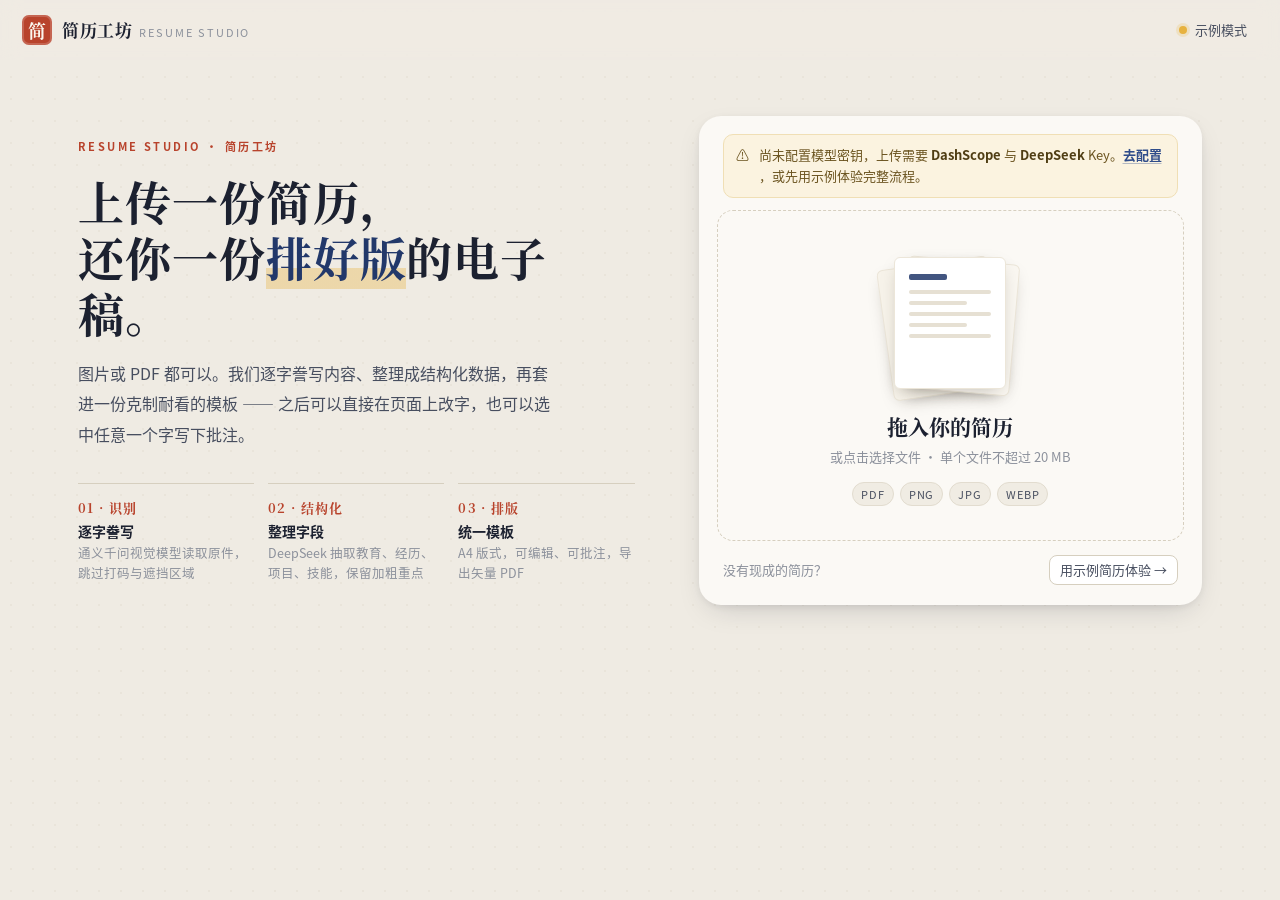
==== static/index.html @ a950afe8 "Resume Studio: Qwen VL + DeepSeek resume parser and editor" ====
<!doctype html>
<html lang="zh-CN">
<head>
<meta charset="utf-8">
<meta name="viewport" content="width=device-width, initial-scale=1">
<title>简 · Resume Studio</title>
<link rel="icon" href="favicon.svg">
<link rel="stylesheet" href="css/fonts.css">
<link rel="stylesheet" href="css/app.css">
<link rel="stylesheet" href="css/tpl-navy.css">
</head>
<body>
<div id="app"></div>

<!-- settings modal -->
<dialog id="settings" class="modal">
  <form method="dialog" class="modal-card" id="settingsForm">
    <header>
      <div class="eyebrow">设置</div>
      <h3>模型密钥</h3>
      <p class="muted">密钥只保存在本机服务端的 <code>.env</code> 文件里，不会写进浏览器。</p>
    </header>
    <div class="field">
      <label>通义千问 · DashScope API Key <span class="pill" data-k="dashscope"></span></label>
      <input name="dashscope_key" type="password" autocomplete="off" placeholder="sk-…">
      <div class="row2">
        <label class="sub">识别模型</label>
        <input name="qwen_model" list="qwenModels" placeholder="qwen3.6-plus">
        <datalist id="qwenModels"><option value="qwen3.6-plus"><option value="qwen3-vl-plus"><option value="qwen-vl-max"></datalist>
      </div>
    </div>
    <div class="field">
      <label>DeepSeek API Key <span class="pill" data-k="deepseek"></span></label>
      <input name="deepseek_key" type="password" autocomplete="off" placeholder="sk-…">
      <div class="row2">
        <label class="sub">结构化模型</label>
        <input name="deepseek_model" placeholder="deepseek-chat">
      </div>
    </div>
    <footer>
      <button value="cancel" class="btn ghost" formnovalidate>取消</button>
      <button id="saveSettings" value="save" class="btn primary">保存</button>
    </footer>
  </form>
</dialog>

<div id="toast" class="toast" hidden></div>
<script type="module" src="js/app.js"></script>
</body>
</html>
---- static/css/fonts.css ----
@font-face { font-family: "RS Sans"; font-weight: 400; font-display: swap; src: local("Noto Sans CJK SC"), local("NotoSansCJKsc-Regular"), local("Source Han Sans SC"), url(../fonts/NotoSansSC-Regular.woff2) format("woff2"); }
@font-face { font-family: "RS Sans"; font-weight: 700; font-display: swap; src: local("Noto Sans CJK SC Bold"), local("NotoSansCJKsc-Bold"), local("Source Han Sans SC Bold"), url(../fonts/NotoSansSC-Bold.woff2) format("woff2"); }
@font-face { font-family: "RS Serif"; font-weight: 700; font-display: swap; src: local("Noto Serif CJK SC Bold"), local("NotoSerifCJKsc-Bold"), local("Source Han Serif SC Bold"), url(../fonts/NotoSerifSC-Bold.woff2) format("woff2"); }
@font-face { font-family: "RS Serif"; font-weight: 400; font-display: swap; src: local("Noto Serif CJK SC"), local("NotoSerifCJKsc-Regular"), local("Source Han Serif SC"), url(../fonts/NotoSerifSC-Regular.woff2) format("woff2"); }
---- static/css/app.css ----
/* ===== Resume Studio — UI ===== */
:root {
  --desk: #efebe3;        /* warm paper desk */
  --desk-2: #e7e2d7;
  --surface: #fbf9f5;
  --card: #ffffff;
  --ink: #1c2130;
  --ink-2: #474e5f;
  --muted: #8b909b;
  --line: #e2dccf;
  --line-2: #d6cfbf;
  --navy: #22386a;
  --navy-2: #2f4c8a;
  --seal: #b8432c;        /* vermilion seal */
  --amber: #e7b23f;
  --ok: #2f7d55;
  --radius: 14px;
  --shadow-sm: 0 1px 2px rgba(28, 33, 48, .06), 0 1px 1px rgba(28, 33, 48, .04);
  --shadow: 0 10px 30px -12px rgba(28, 33, 48, .25), 0 2px 6px rgba(28, 33, 48, .06);
  --page-shadow: 0 1px 0 rgba(0,0,0,.04), 0 18px 50px -20px rgba(40, 32, 18, .35), 0 4px 14px -6px rgba(40, 32, 18, .18);
  --serif: "RS Serif", "Noto Serif CJK SC", "Songti SC", "STSong", serif;
  --sans: "RS Sans", "Noto Sans CJK SC", -apple-system, "PingFang SC", "Microsoft YaHei", sans-serif;
  --mono: ui-monospace, "SF Mono", "JetBrains Mono", Menlo, monospace;
  --ease: cubic-bezier(.2, .7, .2, 1);
}
* { box-sizing: border-box; }
html, body { margin: 0; height: 100%; background: var(--desk); color: var(--ink); font-family: var(--sans); font-size: 14px; -webkit-font-smoothing: antialiased; }
body { background-image: radial-gradient(rgba(120, 100, 60, .05) 1px, transparent 1px); background-size: 22px 22px; }
button, input, select, textarea { font: inherit; color: inherit; }
a { color: inherit; }
code { font-family: var(--mono); font-size: .9em; background: #f1ede4; padding: 1px 5px; border-radius: 4px; }
.muted { color: var(--muted); }
.eyebrow { font-size: 11px; letter-spacing: .22em; text-transform: uppercase; color: var(--seal); font-weight: 700; }

/* ---------- buttons ---------- */
.btn { display: inline-flex; align-items: center; gap: 7px; height: 36px; padding: 0 14px; border-radius: 10px; border: 1px solid var(--line-2); background: var(--card); cursor: pointer; font-weight: 500; transition: background .15s, border-color .15s, transform .15s var(--ease), box-shadow .15s; white-space: nowrap; }
.btn:hover { border-color: #c4bba7; box-shadow: var(--shadow-sm); }
.btn:active { transform: translateY(1px); }
.btn.primary { background: var(--navy); border-color: var(--navy); color: #fff; }
.btn.primary:hover { background: #1b2d57; }
.btn.ghost { background: transparent; border-color: transparent; }
.btn.ghost:hover { background: rgba(28,33,48,.05); box-shadow: none; }
.btn.sm { height: 30px; padding: 0 10px; font-size: 13px; border-radius: 8px; }
.btn.icon { width: 36px; padding: 0; justify-content: center; }
.btn svg { width: 16px; height: 16px; }
.btn:disabled { opacity: .45; cursor: not-allowed; }

/* ---------- top bar ---------- */
.topbar { position: sticky; top: 0; z-index: 30; height: 60px; display: flex; align-items: center; gap: 14px; padding: 0 22px; background: rgba(239, 235, 227, .82); backdrop-filter: saturate(1.2) blur(10px); border-bottom: 1px solid transparent; }
.topbar.lined { border-bottom-color: var(--line); }
.brand { display: flex; align-items: center; gap: 10px; text-decoration: none; cursor: pointer; }
.seal { width: 30px; height: 30px; border-radius: 7px; background: var(--seal); color: #fbf7ef; display: grid; place-items: center; font-family: var(--serif); font-weight: 700; font-size: 18px; box-shadow: inset 0 0 0 2px rgba(255,255,255,.18); }
.brand-name { font-family: var(--serif); font-weight: 700; font-size: 17px; letter-spacing: .04em; }
.brand-name small { font-family: var(--sans); font-weight: 500; font-size: 11px; letter-spacing: .18em; color: var(--muted); margin-left: 6px; text-transform: uppercase; }
.spacer { flex: 1; }
.keystate { display: inline-flex; align-items: center; gap: 8px; font-size: 13px; color: var(--ink-2); }
.dot { width: 8px; height: 8px; border-radius: 50%; background: var(--amber); box-shadow: 0 0 0 3px rgba(231,178,63,.2); }
.dot.ok { background: var(--ok); box-shadow: 0 0 0 3px rgba(47,125,85,.16); }

/* ---------- landing ---------- */
.landing { max-width: 1180px; margin: 0 auto; padding: 56px 28px 80px; }
.hero { display: grid; grid-template-columns: 1.05fr .95fr; gap: 64px; align-items: center; }
.hero h1 { text-wrap: balance; font-family: var(--serif); font-weight: 700; font-size: 46px; line-height: 1.22; letter-spacing: .02em; margin: 18px 0 18px; }
.hero h1 em { font-style: normal; color: var(--navy); background: linear-gradient(transparent 68%, rgba(231,178,63,.35) 68%); }
.hero .lede { font-size: 16px; line-height: 1.9; color: var(--ink-2); max-width: 30em; }
.steps { display: grid; grid-template-columns: repeat(3, 1fr); gap: 14px; margin-top: 34px; }
.step { padding: 14px 0 0; border-top: 1px solid var(--line-2); }
.step .n { font-family: var(--serif); font-size: 13px; color: var(--seal); font-weight: 700; letter-spacing: .1em; }
.step .t { font-weight: 700; margin: 4px 0 2px; }
.step .d { font-size: 12.5px; color: var(--muted); line-height: 1.6; }

.drop { position: relative; background: var(--surface); border-radius: 22px; padding: 18px; box-shadow: var(--shadow); }
.drop-inner { position: relative; border: 1.5px dashed var(--line-2); border-radius: 16px; padding: 46px 28px 34px; text-align: center; transition: border-color .2s, background .2s; cursor: pointer; overflow: hidden; }
.drop-inner:hover, .drop.over .drop-inner { border-color: var(--navy-2); background: #f6f4ee; }
.drop.over .drop-inner { background: #eef1f7; }
.paper-stack { position: relative; width: 112px; height: 132px; margin: 0 auto 22px; }
.paper-stack span { position: absolute; inset: 0; border-radius: 6px; background: #fff; box-shadow: 0 6px 18px -8px rgba(40,32,18,.35); border: 1px solid #ece6d9; transition: transform .35s var(--ease); }
.paper-stack span:nth-child(1) { transform: rotate(-8deg) translate(-10px, 4px); background: #f7f3ea; }
.paper-stack span:nth-child(2) { transform: rotate(5deg) translate(9px, 2px); background: #faf7f1; }
.paper-stack span:nth-child(3) { padding: 16px 14px; }
.paper-stack i { display: block; height: 4px; border-radius: 2px; background: #e6e0d3; margin-bottom: 7px; }
.paper-stack i.h { width: 46%; height: 6px; background: var(--navy); opacity: .85; margin-bottom: 10px; }
.paper-stack i.s { width: 70%; }
.drop:hover .paper-stack span:nth-child(1), .drop.over .paper-stack span:nth-child(1) { transform: rotate(-12deg) translate(-18px, 6px); }
.drop:hover .paper-stack span:nth-child(2), .drop.over .paper-stack span:nth-child(2) { transform: rotate(9deg) translate(16px, 2px); }
.drop h3 { font-family: var(--serif); font-size: 21px; margin: 0 0 6px; }
.drop p { margin: 0; color: var(--muted); font-size: 13px; }
.drop .formats { display: flex; gap: 6px; justify-content: center; margin-top: 16px; }
.tag { font-size: 11px; letter-spacing: .08em; padding: 3px 8px; border-radius: 999px; background: #f0ece3; color: var(--ink-2); border: 1px solid var(--line); }
.drop-foot { display: flex; align-items: center; justify-content: space-between; gap: 10px; padding: 14px 6px 2px; font-size: 13px; color: var(--ink-2); }
.notice { display: flex; gap: 10px; align-items: flex-start; margin: 0 6px 12px; padding: 10px 12px; border-radius: 10px; background: #fbf3e0; border: 1px solid #f0dfb5; color: #6b5420; font-size: 13px; line-height: 1.6; text-align: left; }
.notice b { color: #4f3d13; }
.linkbtn { background: none; border: none; padding: 0; color: var(--navy-2); cursor: pointer; font-weight: 600; text-decoration: underline; text-underline-offset: 3px; text-decoration-color: rgba(47,76,138,.35); }

.recent { margin-top: 64px; }
.recent h4 { font-family: var(--serif); font-size: 15px; margin: 0 0 12px; letter-spacing: .06em; }
.recent-list { display: grid; grid-template-columns: repeat(auto-fill, minmax(230px, 1fr)); gap: 12px; }
.recent-item { display: flex; gap: 12px; align-items: center; padding: 12px 14px; background: var(--surface); border: 1px solid var(--line); border-radius: 12px; cursor: pointer; transition: transform .2s var(--ease), box-shadow .2s; }
.recent-item:hover { transform: translateY(-2px); box-shadow: var(--shadow); }
.recent-item .mini { width: 30px; height: 38px; border-radius: 3px; background: #fff; border: 1px solid #ebe5d8; position: relative; flex: none; }
.recent-item .mini::before { content: ""; position: absolute; left: 5px; right: 9px; top: 6px; height: 3px; background: var(--navy); border-radius: 2px; }
.recent-item .mini::after { content: ""; position: absolute; left: 5px; right: 5px; top: 13px; height: 16px; background: repeating-linear-gradient(#e7e1d4 0 2px, transparent 2px 5px); }
.recent-item .nm { font-weight: 600; font-size: 13.5px; white-space: nowrap; overflow: hidden; text-overflow: ellipsis; }
.recent-item .meta { font-size: 12px; color: var(--muted); }

/* ---------- progress ---------- */
.progress-wrap { min-height: calc(100vh - 60px); display: grid; place-items: center; padding: 30px; }
.progress-card { width: min(920px, 100%); display: grid; grid-template-columns: 300px 1fr; gap: 40px; background: var(--surface); border-radius: 24px; padding: 34px; box-shadow: var(--shadow); }
.scan { position: relative; aspect-ratio: 0.72; border-radius: 10px; overflow: hidden; background: #fff; box-shadow: 0 10px 30px -16px rgba(40,32,18,.5); border: 1px solid #ece6d9; }
.scan img { width: 100%; height: 100%; object-fit: contain; object-position: top; display: block; filter: saturate(.9); }
.scan .ph { position: absolute; inset: 0; display: grid; place-items: center; color: var(--muted); font-size: 13px; }
.scan .beam { position: absolute; left: 0; right: 0; height: 90px; top: -90px; background: linear-gradient(to bottom, transparent, rgba(47,76,138,.18) 70%, rgba(47,76,138,.55) 98%, transparent); animation: beam 2.2s var(--ease) infinite; mix-blend-mode: multiply; }
.scan.structure .beam { animation: none; opacity: 0; }
.scan .grid { position: absolute; inset: 0; opacity: 0; transition: opacity .6s; background-image: linear-gradient(rgba(34,56,106,.12) 1px, transparent 1px); background-size: 100% 22px; }
.scan.structure .grid { opacity: 1; animation: grid 1.6s linear infinite; }
@keyframes beam { to { top: 100%; } }
@keyframes grid { to { background-position: 0 22px; } }
.progress-card h2 { font-family: var(--serif); font-size: 26px; margin: 8px 0 4px; }
.progress-card .file { color: var(--muted); font-size: 13px; }
.stepper { list-style: none; margin: 26px 0 18px; padding: 0; position: relative; }
.stepper li { position: relative; display: grid; grid-template-columns: 34px 1fr auto; gap: 14px; align-items: start; padding: 0 0 22px; }
.stepper li::before { content: ""; position: absolute; left: 16px; top: 34px; bottom: 2px; width: 2px; background: var(--line); }
.stepper li:last-child::before { display: none; }
.stepper li.done::before { background: var(--navy); }
.stepper .ic { width: 34px; height: 34px; border-radius: 50%; border: 2px solid var(--line-2); background: var(--surface); display: grid; place-items: center; font-family: var(--serif); font-weight: 700; color: var(--muted); font-size: 13px; transition: all .3s; }
.stepper li.active .ic { border-color: var(--navy); color: var(--navy); box-shadow: 0 0 0 5px rgba(47,76,138,.12); }
.stepper li.active .ic::after { content: ""; position: absolute; width: 34px; height: 34px; border-radius: 50%; border: 2px solid transparent; border-top-color: var(--navy); animation: spin .9s linear infinite; }
.stepper li.done .ic { background: var(--navy); border-color: var(--navy); color: #fff; }
.stepper .ic svg { width: 16px; height: 16px; }
.stepper .t { font-weight: 700; font-size: 15px; padding-top: 6px; }
.stepper .t small { font-weight: 500; color: var(--muted); font-size: 11px; letter-spacing: .16em; text-transform: uppercase; margin-left: 8px; }
.stepper .d { color: var(--muted); font-size: 13px; margin-top: 2px; line-height: 1.6; }
.stepper .tm { font-family: var(--mono); font-size: 12px; color: var(--muted); padding-top: 8px; }
.stepper li.pending .t { color: var(--muted); }
@keyframes spin { to { transform: rotate(360deg); } }
.log { font-family: var(--mono); font-size: 12px; color: var(--ink-2); background: #f4f1ea; border: 1px solid var(--line); border-radius: 10px; padding: 10px 12px; max-height: 120px; overflow: auto; line-height: 1.7; }
.log .tt { color: var(--muted); margin-right: 8px; }
.err { color: #a2321d; }

/* ---------- editor ---------- */
.editor { display: grid; grid-template-columns: 1fr 360px; height: calc(100vh - 60px); }
.canvas { position: relative; overflow: auto; padding: 34px 40px 120px; }
.canvas-inner { display: flex; justify-content: center; }
.page-scale { transform-origin: top center; transition: transform .2s var(--ease); }
.a4 { width: 794px; min-height: 1123px; background: #fff; box-shadow: var(--page-shadow); border-radius: 2px; padding: 46px 54px 52px; position: relative;
  background-image: repeating-linear-gradient(to bottom, transparent 0, transparent 1122px, rgba(184,67,44,.0) 1122px, transparent 1123px); }
.page-break { position: absolute; left: -26px; right: -26px; height: 0; border-top: 1px dashed rgba(184,67,44,.35); pointer-events: none; }
.page-break span { position: absolute; right: 0; top: -9px; font-size: 10px; letter-spacing: .14em; color: rgba(184,67,44,.7); background: var(--desk); padding: 0 6px; border-radius: 4px; }

.toolbar { display: flex; align-items: center; gap: 8px; }
.docname { border: 1px solid transparent; background: transparent; font-family: var(--serif); font-weight: 700; font-size: 16px; padding: 4px 8px; border-radius: 8px; width: 220px; }
.docname:hover { border-color: var(--line-2); }
.docname:focus { outline: none; border-color: var(--navy-2); background: #fff; }
.savestate { font-size: 12px; color: var(--muted); display: inline-flex; align-items: center; gap: 6px; min-width: 64px; }
.savestate::before { content: ""; width: 6px; height: 6px; border-radius: 50%; background: var(--ok); }
.savestate.busy::before { background: var(--amber); }
.zoom { display: inline-flex; align-items: center; border: 1px solid var(--line-2); border-radius: 10px; background: var(--card); height: 36px; }
.zoom button { border: none; background: none; width: 32px; height: 34px; cursor: pointer; color: var(--ink-2); font-size: 16px; }
.zoom button:hover { color: var(--ink); }
.zoom .val { min-width: 48px; text-align: center; font-family: var(--mono); font-size: 12px; cursor: pointer; }
.sep { width: 1px; height: 22px; background: var(--line-2); margin: 0 4px; }
.menu { position: relative; }
.menu-pop { position: absolute; right: 0; top: 44px; min-width: 230px; background: var(--card); border-radius: 12px; box-shadow: var(--shadow); border: 1px solid var(--line); padding: 6px; display: none; z-index: 40; }
.menu.open .menu-pop { display: block; animation: pop .16s var(--ease); }
.menu-pop button { display: flex; width: 100%; align-items: flex-start; gap: 10px; text-align: left; padding: 9px 10px; border: none; background: none; border-radius: 8px; cursor: pointer; }
.menu-pop button:hover { background: #f4f1ea; }
.menu-pop b { display: block; font-size: 13.5px; }
.menu-pop small { color: var(--muted); font-size: 12px; }
@keyframes pop { from { opacity: 0; transform: translateY(-4px) scale(.98); } }

/* editable fields */
.f[contenteditable] { outline: none; border-radius: 3px; transition: background .15s, box-shadow .15s; cursor: text; }
.f[contenteditable]:hover { background: rgba(47,76,138,.055); }
.f[contenteditable]:focus { background: rgba(47,76,138,.07); box-shadow: 0 0 0 2px rgba(47,76,138,.16); }
.f[contenteditable]:empty::before { content: attr(data-ph); color: #b8bcc6; font-weight: 400; }
.f.blk { display: block; }
.item { position: relative; }
.item-tools { position: absolute; right: -44px; top: 0; display: flex; flex-direction: column; gap: 3px; opacity: 0; transform: translateX(-4px); transition: opacity .15s, transform .15s var(--ease); }
.item:hover > .item-tools { opacity: 1; transform: none; }
.item-tools button { width: 26px; height: 26px; border-radius: 7px; border: 1px solid var(--line); background: #fff; cursor: pointer; display: grid; place-items: center; color: var(--ink-2); box-shadow: var(--shadow-sm); padding: 0; }
.item-tools button:hover { color: var(--navy); border-color: var(--navy-2); }
.item-tools button.del:hover { color: var(--seal); border-color: var(--seal); }
.item-tools svg { width: 13px; height: 13px; }
li.item > .item-tools { right: -44px; }
.add-row { margin: 2px 0 0; height: 0; position: relative; }
.add-row button { position: absolute; left: -52px; top: -24px; width: 26px; height: 26px; padding: 0 !important; display: grid; place-items: center; font-size: 15px !important; background: #fff !important; box-shadow: var(--shadow-sm); font-size: 12px; color: var(--muted); background: none; border: 1px dashed transparent; border-radius: 6px; padding: 1px 8px; cursor: pointer; opacity: 0; transition: opacity .15s; }
section:hover .add-row button { opacity: 1; border-color: var(--line-2); }
.add-row button:hover { color: var(--navy); border-color: var(--navy-2) !important; }

/* annotations */
mark.ann { background: rgba(231,178,63,.34); color: inherit; border-radius: 2px; box-shadow: inset 0 -2px 0 rgba(214,152,24,.75); cursor: pointer; padding: 0; transition: background .15s; }
mark.ann.active { background: rgba(231,178,63,.62); }
.selpop { position: fixed; z-index: 50; display: flex; gap: 2px; padding: 4px; background: var(--ink); border-radius: 11px; box-shadow: 0 10px 30px -10px rgba(0,0,0,.45); animation: pop .14s var(--ease); }
.selpop button { border: none; background: none; color: #f1efe9; height: 30px; padding: 0 10px; border-radius: 8px; cursor: pointer; display: inline-flex; align-items: center; gap: 6px; font-size: 13px; }
.selpop button:hover { background: rgba(255,255,255,.12); }
.selpop svg { width: 15px; height: 15px; }
.selpop::after { content: ""; position: absolute; left: 50%; bottom: -5px; width: 10px; height: 10px; background: var(--ink); transform: translateX(-50%) rotate(45deg); border-radius: 2px; }

.panel { border-left: 1px solid var(--line); background: var(--surface); display: flex; flex-direction: column; min-height: 0; }
.panel-tabs { display: flex; gap: 4px; padding: 12px 14px 0; border-bottom: 1px solid var(--line); }
.panel-tabs button { border: none; background: none; padding: 10px 10px 12px; cursor: pointer; color: var(--muted); font-weight: 600; position: relative; }
.panel-tabs button.on { color: var(--ink); }
.panel-tabs button.on::after { content: ""; position: absolute; left: 10px; right: 10px; bottom: -1px; height: 2px; background: var(--seal); border-radius: 2px; }
.count { display: inline-grid; place-items: center; min-width: 18px; height: 18px; padding: 0 5px; margin-left: 4px; border-radius: 9px; background: #ece7dc; font-size: 11px; color: var(--ink-2); }
.panel-body { flex: 1; overflow: auto; padding: 14px; }
.empty-note { text-align: center; color: var(--muted); padding: 40px 18px; line-height: 1.8; font-size: 13px; }
.empty-note .glyph { font-family: var(--serif); font-size: 40px; color: #d9d1c0; margin-bottom: 6px; }
.empty-note .demo-sel { background: linear-gradient(transparent 55%, rgba(231,178,63,.45) 55%); color: var(--ink-2); padding: 0 2px; }
.ann-card { position: relative; background: #fff; border: 1px solid var(--line); border-radius: 12px; padding: 12px 12px 10px 14px; margin-bottom: 10px; transition: box-shadow .2s, border-color .2s, transform .2s var(--ease); }
.ann-card::before { content: ""; position: absolute; left: 0; top: 12px; bottom: 12px; width: 3px; border-radius: 0 3px 3px 0; background: var(--c, var(--amber)); }
.ann-card.active { border-color: #d8cfbb; box-shadow: var(--shadow); transform: translateX(-2px); }
.ann-card .q { font-family: var(--serif); font-size: 13px; color: var(--ink-2); line-height: 1.6; cursor: pointer; display: -webkit-box; -webkit-line-clamp: 2; -webkit-box-orient: vertical; overflow: hidden; }
.ann-card .q::before { content: "“"; color: var(--c, var(--amber)); font-weight: 700; margin-right: 2px; }
.ann-card .q::after { content: "”"; color: var(--c, var(--amber)); font-weight: 700; margin-left: 2px; }
.ann-card textarea { width: 100%; margin-top: 8px; border: 1px solid transparent; background: #faf8f4; border-radius: 8px; padding: 8px 10px; min-height: 40px; resize: none; line-height: 1.6; font-size: 13.5px; overflow: hidden; }
.ann-card textarea:focus { outline: none; border-color: var(--line-2); background: #fff; }
.ann-card .foot { display: flex; align-items: center; gap: 8px; margin-top: 8px; font-size: 11.5px; color: var(--muted); }
.ann-card .sw { width: 14px; height: 14px; border-radius: 50%; border: 2px solid #fff; box-shadow: 0 0 0 1px var(--line-2); cursor: pointer; padding: 0; }
.ann-card .sw.on { box-shadow: 0 0 0 2px var(--ink-2); }
.ann-card .del { margin-left: auto; border: none; background: none; color: var(--muted); cursor: pointer; font-size: 12px; }
.ann-card .del:hover { color: var(--seal); }
.ann-card .orphan { font-size: 11px; color: var(--seal); margin-left: 4px; }
.src-img { width: 100%; border-radius: 8px; border: 1px solid var(--line); display: block; margin-bottom: 12px; background: #fff; }
.src-md { white-space: pre-wrap; font-family: var(--mono); font-size: 12px; line-height: 1.7; color: var(--ink-2); background: #f6f3ec; padding: 12px; border-radius: 10px; border: 1px solid var(--line); }
.src-seg { display: flex; gap: 6px; margin-bottom: 12px; }
.hint-bar { position: fixed; z-index: 30; left: calc((100vw - 360px) / 2); bottom: 22px; transform: translateX(-50%); font-size: 12px; color: var(--ink-2); background: rgba(251,249,245,.92); border: 1px solid var(--line); border-radius: 999px; padding: 7px 14px; box-shadow: var(--shadow-sm); backdrop-filter: blur(6px); white-space: nowrap; }
.hint-bar kbd { font-family: var(--mono); font-size: 11px; background: #fff; border: 1px solid var(--line-2); border-bottom-width: 2px; border-radius: 4px; padding: 0 5px; margin: 0 2px; }

/* ---------- modal & toast ---------- */
.modal { border: none; padding: 0; background: transparent; }
.modal::backdrop { background: rgba(28, 33, 48, .38); backdrop-filter: blur(3px); }
.modal-card { width: min(480px, 92vw); background: var(--surface); border-radius: 20px; padding: 26px; box-shadow: var(--shadow); }
.modal-card h3 { font-family: var(--serif); font-size: 22px; margin: 6px 0 4px; }
.modal-card header p { margin: 0 0 18px; font-size: 13px; }
.field { margin-bottom: 16px; padding: 14px; border: 1px solid var(--line); border-radius: 14px; background: #fff; }
.field > label { display: flex; align-items: center; justify-content: space-between; font-weight: 600; font-size: 13px; margin-bottom: 8px; }
.field input { width: 100%; height: 38px; border: 1px solid var(--line-2); border-radius: 9px; padding: 0 11px; background: #fcfbf8; }
.field input:focus { outline: none; border-color: var(--navy-2); box-shadow: 0 0 0 3px rgba(47,76,138,.12); }
.row2 { display: grid; grid-template-columns: 76px 1fr; align-items: center; gap: 8px; margin-top: 8px; }
.row2 .sub { font-size: 12px; color: var(--muted); }
.row2 input { height: 32px; font-size: 13px; }
.pill { font-size: 11px; font-weight: 600; padding: 2px 8px; border-radius: 999px; background: #fbf3e0; color: #8a6a1c; }
.pill.ok { background: #e6f2eb; color: var(--ok); }
.modal-card footer { display: flex; justify-content: flex-end; gap: 8px; margin-top: 6px; }
.toast { position: fixed; left: 50%; bottom: 28px; transform: translateX(-50%); background: var(--ink); color: #f4f1ea; padding: 10px 16px; border-radius: 10px; font-size: 13px; z-index: 100; box-shadow: var(--shadow); animation: pop .2s var(--ease); }

.fade-in { animation: fade .45s var(--ease) both; }
@keyframes fade { from { opacity: 0; transform: translateY(8px); } }
@media (max-width: 980px) { .hero { grid-template-columns: 1fr; gap: 36px; } .editor { grid-template-columns: 1fr; } .panel { display: none; } .progress-card { grid-template-columns: 1fr; } }
.selpop[hidden] { display: none; }
---- static/css/tpl-navy.css ----
/* 「墨蓝」template — A4 = 794 × 1123 CSS px */
.tpl-navy {
  --nv: #2a4482; --nv-ink: #1b1f27; --nv-sub: #5b6271;
  font-family: "RS Sans", "Noto Sans CJK SC", "PingFang SC", "Microsoft YaHei", sans-serif;
  font-size: 12.6px; line-height: 1.68; color: var(--nv-ink);
  letter-spacing: .01em; text-align: justify; text-justify: inter-ideograph;
  font-kerning: normal; -webkit-font-smoothing: antialiased;
}
.tpl-navy b { font-weight: 700; color: #0e1117; }
.nv-head { margin-bottom: 14px; }
.nv-name-row { display: flex; align-items: baseline; gap: 14px; }
.nv-name { font-size: 27px; font-weight: 700; letter-spacing: .12em; color: var(--nv); line-height: 1.25; }
.nv-title { font-size: 14px; color: var(--nv-sub); letter-spacing: .04em; }
.nv-contact { margin-top: 4px; color: var(--nv-sub); font-size: 12px; display: flex; flex-wrap: wrap; align-items: center; gap: 0 10px; }
.nv-contact .dot { width: 3px; height: 3px; border-radius: 50%; background: #b3b8c3; display: inline-block; }
.nv-summary { display: block; margin-top: 6px; color: #3a404c; }
.nv-sec { margin-top: 12px; }
.nv-sec:first-child { margin-top: 0; }
.nv-h { margin: 0 0 7px; padding-bottom: 3px; font-size: 16px; font-weight: 700; color: var(--nv); letter-spacing: .08em;
  border-bottom: 2px solid var(--nv); line-height: 1.45; break-after: avoid; }
.nv-entry { margin-bottom: 8px; break-inside: avoid-page; }
.nv-entry-head { display: grid; grid-template-columns: 1fr auto 1fr; align-items: baseline; gap: 12px; font-weight: 700; font-size: 13.2px; margin-bottom: 1px; }
.nv-entry-head.no-title { grid-template-columns: 1fr 1fr; }
.nv-date { white-space: nowrap; font-variant-numeric: tabular-nums; letter-spacing: .02em; }
.nv-date .dash { margin: 0 1px; }
.nv-org { text-align: center; }
.nv-role { text-align: right; }
.nv-detail { margin: 0; }
.nv-detail .lbl, .nv-kv .lbl { font-weight: 700; }
.nv-detail .colon, .nv-kv .colon { font-weight: 700; }
.nv-bullets, .nv-kv { list-style: none; margin: 4px 0 0; padding: 0; }
.nv-bullets > li, .nv-kv > li { position: relative; padding-left: 15px; margin: 0 0 4px; }
.nv-bullets > li::before, .nv-kv > li::before { content: ""; position: absolute; left: 2px; top: .72em; width: 5px; height: 5px; border-radius: 50%; background: var(--nv-ink); }
.nv-kv > li { margin-bottom: 1px; }
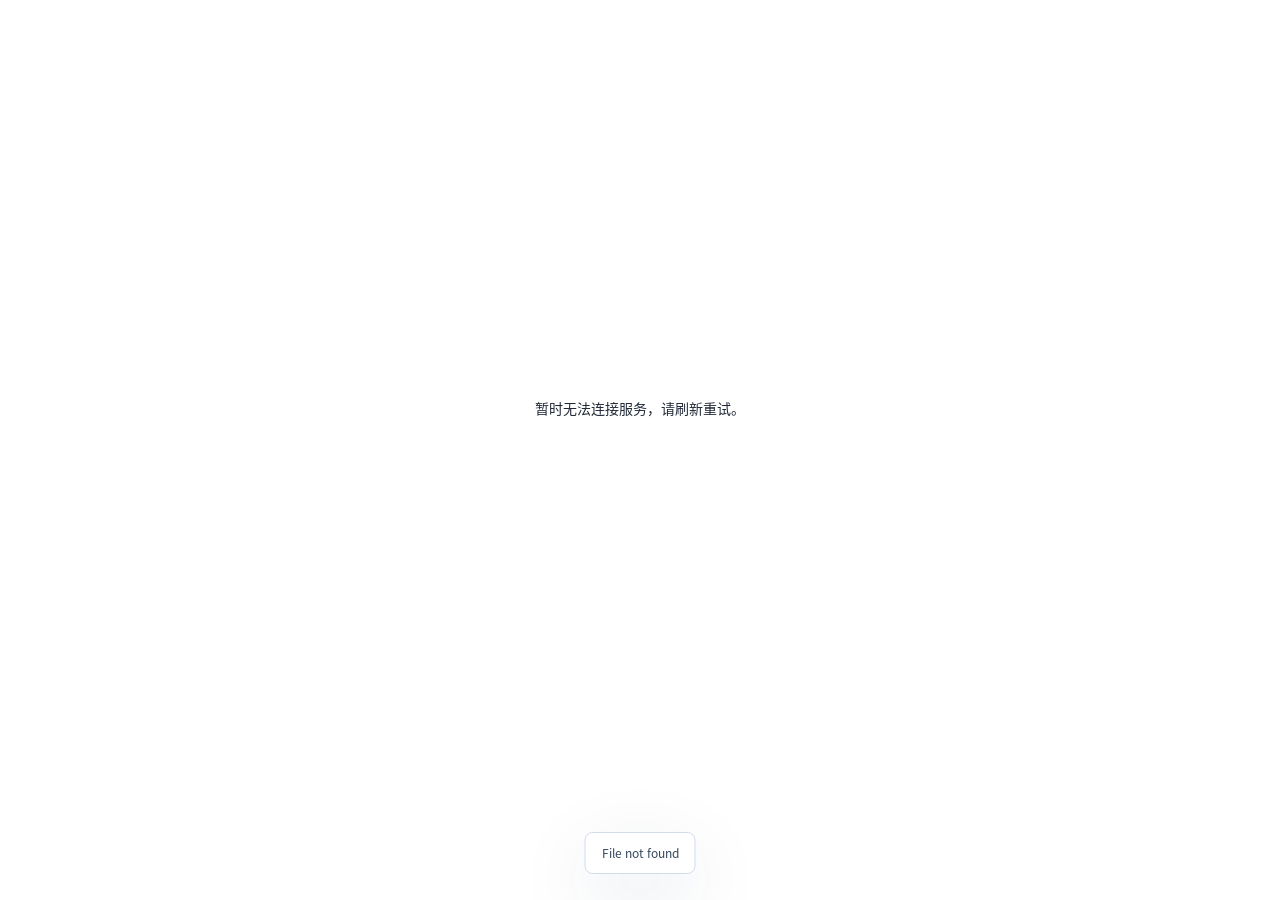
==== commit 07f55e4b: "feat: add private resume sharing and responsive review UI" ====
--- a/static/index.html
+++ b/static/index.html
@@ -2,8 +2,10 @@
 <html lang="zh-CN">
 <head>
 <meta charset="utf-8">
-<meta name="viewport" content="width=device-width, initial-scale=1">
-<title>简 · Resume Studio</title>
+<meta name="viewport" content="width=device-width, initial-scale=1, viewport-fit=cover, interactive-widget=resizes-content">
+<meta name="theme-color" content="#ffffff">
+<meta name="color-scheme" content="light">
+<title>Resume Studio · 简历工坊</title>
 <link rel="icon" href="favicon.svg">
 <link rel="stylesheet" href="css/fonts.css">
 <link rel="stylesheet" href="css/app.css">
@@ -44,6 +46,9 @@
   </form>
 </dialog>
 
+<dialog id="authDialog" class="modal"></dialog>
+<dialog id="shareDialog" class="modal"></dialog>
+
 <div id="toast" class="toast" hidden></div>
 <script type="module" src="js/app.js"></script>
 </body>
--- a/static/css/app.css
+++ b/static/css/app.css
@@ -1,250 +1,402 @@
-/* ===== Resume Studio — UI ===== */
+/* Resume Studio — daylight surfaces with a clear blue action color. */
 :root {
-  --desk: #efebe3;        /* warm paper desk */
-  --desk-2: #e7e2d7;
-  --surface: #fbf9f5;
-  --card: #ffffff;
-  --ink: #1c2130;
-  --ink-2: #474e5f;
-  --muted: #8b909b;
-  --line: #e2dccf;
-  --line-2: #d6cfbf;
-  --navy: #22386a;
-  --navy-2: #2f4c8a;
-  --seal: #b8432c;        /* vermilion seal */
-  --amber: #e7b23f;
-  --ok: #2f7d55;
-  --radius: 14px;
-  --shadow-sm: 0 1px 2px rgba(28, 33, 48, .06), 0 1px 1px rgba(28, 33, 48, .04);
-  --shadow: 0 10px 30px -12px rgba(28, 33, 48, .25), 0 2px 6px rgba(28, 33, 48, .06);
-  --page-shadow: 0 1px 0 rgba(0,0,0,.04), 0 18px 50px -20px rgba(40, 32, 18, .35), 0 4px 14px -6px rgba(40, 32, 18, .18);
-  --serif: "RS Serif", "Noto Serif CJK SC", "Songti SC", "STSong", serif;
-  --sans: "RS Sans", "Noto Sans CJK SC", -apple-system, "PingFang SC", "Microsoft YaHei", sans-serif;
-  --mono: ui-monospace, "SF Mono", "JetBrains Mono", Menlo, monospace;
-  --ease: cubic-bezier(.2, .7, .2, 1);
+  color-scheme: light;
+  --desk: #ffffff;
+  --desk-2: #f6f8fb;
+  --surface: #ffffff;
+  --card: #f8fafc;
+  --ink: #202936;
+  --ink-2: #526174;
+  --muted: #68788d;
+  --line: #e4e9f0;
+  --line-2: #d3dce7;
+  --accent: #1670e8;
+  --accent-focus: #3986ed;
+  --seal: #1670e8;
+  --amber: #b58329;
+  --ok: #27825c;
+  --shadow-sm: 0 1px 2px #1b355912;
+  --shadow: 0 24px 80px #1b35591c;
+  --page-shadow: 0 0 0 1px #1b355912, 0 12px 44px #1b355916;
+  --sans: -apple-system, BlinkMacSystemFont, "Segoe UI", "RS Sans", sans-serif;
+  --serif: var(--sans);
+  --mono: ui-monospace, SFMono-Regular, Menlo, monospace;
+  --ease: cubic-bezier(.2,.7,.2,1);
+  --dialog-gutter-x: max(12px, env(safe-area-inset-left), env(safe-area-inset-right));
+  --dialog-gutter-y: max(12px, env(safe-area-inset-top), env(safe-area-inset-bottom));
 }
 * { box-sizing: border-box; }
-html, body { margin: 0; height: 100%; background: var(--desk); color: var(--ink); font-family: var(--sans); font-size: 14px; -webkit-font-smoothing: antialiased; }
-body { background-image: radial-gradient(rgba(120, 100, 60, .05) 1px, transparent 1px); background-size: 22px 22px; }
+html, body { margin: 0; min-height: 100%; background: var(--desk); color: var(--ink); font-family: var(--sans); font-size: 14px; -webkit-font-smoothing: antialiased; }
+body { line-height: 1.5; }
 button, input, select, textarea { font: inherit; color: inherit; }
+button, a, input, select, textarea { -webkit-tap-highlight-color: transparent; }
+button, a { touch-action: manipulation; }
+button { cursor: pointer; }
 a { color: inherit; }
-code { font-family: var(--mono); font-size: .9em; background: #f1ede4; padding: 1px 5px; border-radius: 4px; }
+button:focus-visible, a:focus-visible, [tabindex]:focus-visible, input:focus-visible, select:focus-visible, textarea:focus-visible { outline: 2px solid var(--accent-focus); outline-offset: 4px; }
+button:disabled { cursor: wait; opacity: .45; }
+input::placeholder, textarea::placeholder { color: #7c8798; }
+input[type="search"]::-webkit-search-cancel-button { cursor: pointer; }
+.ui-icon { width: 16px; height: 16px; flex: none; vertical-align: middle; }
 .muted { color: var(--muted); }
-.eyebrow { font-size: 11px; letter-spacing: .22em; text-transform: uppercase; color: var(--seal); font-weight: 700; }
-
-/* ---------- buttons ---------- */
-.btn { display: inline-flex; align-items: center; gap: 7px; height: 36px; padding: 0 14px; border-radius: 10px; border: 1px solid var(--line-2); background: var(--card); cursor: pointer; font-weight: 500; transition: background .15s, border-color .15s, transform .15s var(--ease), box-shadow .15s; white-space: nowrap; }
-.btn:hover { border-color: #c4bba7; box-shadow: var(--shadow-sm); }
+.eyebrow { color: var(--muted); font-size: 11px; font-weight: 500; letter-spacing: .06em; }
+code { font-family: var(--mono); font-size: .9em; background: #17365d06; padding: 2px 5px; border: 1px solid var(--line); border-radius: 4px; }
+[hidden] { display: none !important; }
+html:has(dialog[open]) { overflow: hidden; }
+
+/* Shared controls and navigation */
+.btn { display: inline-flex; align-items: center; justify-content: center; gap: 8px; height: 36px; padding: 0 13px; border: 1px solid var(--line-2); border-radius: 7px; background: #ffffff; color: var(--ink); font-size: 13px; font-weight: 500; text-decoration: none; white-space: nowrap; transition: background .16s, border-color .16s, transform .16s; }
+.btn:hover { background: #f5f8fc; border-color: #bac9db; }
 .btn:active { transform: translateY(1px); }
-.btn.primary { background: var(--navy); border-color: var(--navy); color: #fff; }
-.btn.primary:hover { background: #1b2d57; }
-.btn.ghost { background: transparent; border-color: transparent; }
-.btn.ghost:hover { background: rgba(28,33,48,.05); box-shadow: none; }
-.btn.sm { height: 30px; padding: 0 10px; font-size: 13px; border-radius: 8px; }
-.btn.icon { width: 36px; padding: 0; justify-content: center; }
-.btn svg { width: 16px; height: 16px; }
-.btn:disabled { opacity: .45; cursor: not-allowed; }
-
-/* ---------- top bar ---------- */
-.topbar { position: sticky; top: 0; z-index: 30; height: 60px; display: flex; align-items: center; gap: 14px; padding: 0 22px; background: rgba(239, 235, 227, .82); backdrop-filter: saturate(1.2) blur(10px); border-bottom: 1px solid transparent; }
-.topbar.lined { border-bottom-color: var(--line); }
-.brand { display: flex; align-items: center; gap: 10px; text-decoration: none; cursor: pointer; }
-.seal { width: 30px; height: 30px; border-radius: 7px; background: var(--seal); color: #fbf7ef; display: grid; place-items: center; font-family: var(--serif); font-weight: 700; font-size: 18px; box-shadow: inset 0 0 0 2px rgba(255,255,255,.18); }
-.brand-name { font-family: var(--serif); font-weight: 700; font-size: 17px; letter-spacing: .04em; }
-.brand-name small { font-family: var(--sans); font-weight: 500; font-size: 11px; letter-spacing: .18em; color: var(--muted); margin-left: 6px; text-transform: uppercase; }
+.btn.primary { background: var(--accent); border-color: #1266d5; color: #fff; box-shadow: 0 2px 4px #1670e81a, inset 0 1px 0 #ffffff30; }
+.btn.primary:hover { background: #0f5fc9; border-color: #0f5fc9; }
+.btn.ghost { background: transparent; border-color: transparent; color: var(--ink-2); box-shadow: none; }
+.btn.ghost:hover { background: #17365d08; color: var(--ink); }
+.btn.sm { height: 30px; padding: 0 9px; font-size: 12px; border-radius: 6px; }
+.btn.icon { width: 36px; padding: 0; }
+.btn svg { width: 15px; height: 15px; }
+.topbar { position: sticky; top: 0; z-index: 30; display: flex; align-items: center; gap: 14px; min-height: 64px; height: 64px; padding: 0 28px; background: #fffffff2; border-bottom: 1px solid var(--line); backdrop-filter: blur(16px); }
+.brand { display: inline-flex; align-items: center; gap: 9px; flex: none; text-decoration: none; }
+.brand-symbol { display: inline-flex; width: 27px; height: 30px; color: #2e547e; }
+.brand-symbol svg { width: 100%; height: 100%; }
+.brand-name { font-size: 16px; font-weight: 620; letter-spacing: -.04em; white-space: nowrap; }
+.brand-name small { font-size: 11px; letter-spacing: .02em; font-weight: 400; color: var(--muted); padding-left: 12px; margin-left: 12px; border-left: 1px solid var(--line-2); }
 .spacer { flex: 1; }
-.keystate { display: inline-flex; align-items: center; gap: 8px; font-size: 13px; color: var(--ink-2); }
-.dot { width: 8px; height: 8px; border-radius: 50%; background: var(--amber); box-shadow: 0 0 0 3px rgba(231,178,63,.2); }
-.dot.ok { background: var(--ok); box-shadow: 0 0 0 3px rgba(47,125,85,.16); }
-
-/* ---------- landing ---------- */
-.landing { max-width: 1180px; margin: 0 auto; padding: 56px 28px 80px; }
-.hero { display: grid; grid-template-columns: 1.05fr .95fr; gap: 64px; align-items: center; }
-.hero h1 { text-wrap: balance; font-family: var(--serif); font-weight: 700; font-size: 46px; line-height: 1.22; letter-spacing: .02em; margin: 18px 0 18px; }
-.hero h1 em { font-style: normal; color: var(--navy); background: linear-gradient(transparent 68%, rgba(231,178,63,.35) 68%); }
-.hero .lede { font-size: 16px; line-height: 1.9; color: var(--ink-2); max-width: 30em; }
-.steps { display: grid; grid-template-columns: repeat(3, 1fr); gap: 14px; margin-top: 34px; }
-.step { padding: 14px 0 0; border-top: 1px solid var(--line-2); }
-.step .n { font-family: var(--serif); font-size: 13px; color: var(--seal); font-weight: 700; letter-spacing: .1em; }
-.step .t { font-weight: 700; margin: 4px 0 2px; }
-.step .d { font-size: 12.5px; color: var(--muted); line-height: 1.6; }
-
-.drop { position: relative; background: var(--surface); border-radius: 22px; padding: 18px; box-shadow: var(--shadow); }
-.drop-inner { position: relative; border: 1.5px dashed var(--line-2); border-radius: 16px; padding: 46px 28px 34px; text-align: center; transition: border-color .2s, background .2s; cursor: pointer; overflow: hidden; }
-.drop-inner:hover, .drop.over .drop-inner { border-color: var(--navy-2); background: #f6f4ee; }
-.drop.over .drop-inner { background: #eef1f7; }
-.paper-stack { position: relative; width: 112px; height: 132px; margin: 0 auto 22px; }
-.paper-stack span { position: absolute; inset: 0; border-radius: 6px; background: #fff; box-shadow: 0 6px 18px -8px rgba(40,32,18,.35); border: 1px solid #ece6d9; transition: transform .35s var(--ease); }
-.paper-stack span:nth-child(1) { transform: rotate(-8deg) translate(-10px, 4px); background: #f7f3ea; }
-.paper-stack span:nth-child(2) { transform: rotate(5deg) translate(9px, 2px); background: #faf7f1; }
-.paper-stack span:nth-child(3) { padding: 16px 14px; }
-.paper-stack i { display: block; height: 4px; border-radius: 2px; background: #e6e0d3; margin-bottom: 7px; }
-.paper-stack i.h { width: 46%; height: 6px; background: var(--navy); opacity: .85; margin-bottom: 10px; }
-.paper-stack i.s { width: 70%; }
-.drop:hover .paper-stack span:nth-child(1), .drop.over .paper-stack span:nth-child(1) { transform: rotate(-12deg) translate(-18px, 6px); }
-.drop:hover .paper-stack span:nth-child(2), .drop.over .paper-stack span:nth-child(2) { transform: rotate(9deg) translate(16px, 2px); }
-.drop h3 { font-family: var(--serif); font-size: 21px; margin: 0 0 6px; }
-.drop p { margin: 0; color: var(--muted); font-size: 13px; }
-.drop .formats { display: flex; gap: 6px; justify-content: center; margin-top: 16px; }
-.tag { font-size: 11px; letter-spacing: .08em; padding: 3px 8px; border-radius: 999px; background: #f0ece3; color: var(--ink-2); border: 1px solid var(--line); }
-.drop-foot { display: flex; align-items: center; justify-content: space-between; gap: 10px; padding: 14px 6px 2px; font-size: 13px; color: var(--ink-2); }
-.notice { display: flex; gap: 10px; align-items: flex-start; margin: 0 6px 12px; padding: 10px 12px; border-radius: 10px; background: #fbf3e0; border: 1px solid #f0dfb5; color: #6b5420; font-size: 13px; line-height: 1.6; text-align: left; }
-.notice b { color: #4f3d13; }
-.linkbtn { background: none; border: none; padding: 0; color: var(--navy-2); cursor: pointer; font-weight: 600; text-decoration: underline; text-underline-offset: 3px; text-decoration-color: rgba(47,76,138,.35); }
-
-.recent { margin-top: 64px; }
-.recent h4 { font-family: var(--serif); font-size: 15px; margin: 0 0 12px; letter-spacing: .06em; }
-.recent-list { display: grid; grid-template-columns: repeat(auto-fill, minmax(230px, 1fr)); gap: 12px; }
-.recent-item { display: flex; gap: 12px; align-items: center; padding: 12px 14px; background: var(--surface); border: 1px solid var(--line); border-radius: 12px; cursor: pointer; transition: transform .2s var(--ease), box-shadow .2s; }
-.recent-item:hover { transform: translateY(-2px); box-shadow: var(--shadow); }
-.recent-item .mini { width: 30px; height: 38px; border-radius: 3px; background: #fff; border: 1px solid #ebe5d8; position: relative; flex: none; }
-.recent-item .mini::before { content: ""; position: absolute; left: 5px; right: 9px; top: 6px; height: 3px; background: var(--navy); border-radius: 2px; }
-.recent-item .mini::after { content: ""; position: absolute; left: 5px; right: 5px; top: 13px; height: 16px; background: repeating-linear-gradient(#e7e1d4 0 2px, transparent 2px 5px); }
-.recent-item .nm { font-weight: 600; font-size: 13.5px; white-space: nowrap; overflow: hidden; text-overflow: ellipsis; }
-.recent-item .meta { font-size: 12px; color: var(--muted); }
-
-/* ---------- progress ---------- */
-.progress-wrap { min-height: calc(100vh - 60px); display: grid; place-items: center; padding: 30px; }
-.progress-card { width: min(920px, 100%); display: grid; grid-template-columns: 300px 1fr; gap: 40px; background: var(--surface); border-radius: 24px; padding: 34px; box-shadow: var(--shadow); }
-.scan { position: relative; aspect-ratio: 0.72; border-radius: 10px; overflow: hidden; background: #fff; box-shadow: 0 10px 30px -16px rgba(40,32,18,.5); border: 1px solid #ece6d9; }
-.scan img { width: 100%; height: 100%; object-fit: contain; object-position: top; display: block; filter: saturate(.9); }
-.scan .ph { position: absolute; inset: 0; display: grid; place-items: center; color: var(--muted); font-size: 13px; }
-.scan .beam { position: absolute; left: 0; right: 0; height: 90px; top: -90px; background: linear-gradient(to bottom, transparent, rgba(47,76,138,.18) 70%, rgba(47,76,138,.55) 98%, transparent); animation: beam 2.2s var(--ease) infinite; mix-blend-mode: multiply; }
-.scan.structure .beam { animation: none; opacity: 0; }
-.scan .grid { position: absolute; inset: 0; opacity: 0; transition: opacity .6s; background-image: linear-gradient(rgba(34,56,106,.12) 1px, transparent 1px); background-size: 100% 22px; }
+.keystate { display: inline-flex; align-items: center; gap: 7px; }
+.dot { display: inline-block; width: 5px; height: 5px; border-radius: 50%; background: var(--amber); flex: none; }
+.dot.ok { background: var(--ok); }
+.role-label { color: var(--muted); font-size: 11px; padding: 0 10px; border-left: 1px solid var(--line); }
+.sep { width: 1px; height: 18px; background: var(--line); margin: 0 2px; flex: none; }
+.tag { display: inline-block; padding: 1px 6px; font-size: 10px; border: 1px solid var(--line-2); border-radius: 4px; color: var(--muted); font-weight: 400; }
+.linkbtn { border: 0; background: transparent; color: #1670e8; padding: 0; text-decoration: none; }
+.linkbtn:hover { color: #0f5fc9; }
+
+/* Administrator workspace */
+.workspace { display: grid; grid-template-columns: 216px minmax(0,1fr); min-height: calc(100svh - 64px); }
+.sidebar { position: sticky; top: 64px; align-self: start; display: flex; flex-direction: column; height: calc(100svh - 64px); padding: 28px 14px 18px; background: #f7f9fc; border-right: 1px solid var(--line); }
+.workspace-name { display: flex; align-items: center; gap: 10px; padding: 0 10px 32px; font-size: 12px; font-weight: 550; }
+.workspace-avatar { display: grid; place-items: center; width: 30px; height: 30px; border: 1px solid #cddff5; border-radius: 7px; color: #2168c2; background: #eaf3ff; font-size: 13px; }
+.workspace-name small { display: block; color: var(--muted); font-size: 10px; margin-top: 2px; font-weight: 400; }
+.nav-label { font-size: 10px; color: #77859a; padding: 0 10px 10px; }
+.sidebar nav { display: grid; gap: 4px; }
+.nav-item { display: flex; align-items: center; width: 100%; gap: 9px; height: 36px; padding: 0 10px; text-decoration: none; border: 1px solid transparent; background: transparent; border-radius: 6px; color: #627187; text-align: left; font-size: 12px; transition: color .16s, background .16s; }
+.nav-item:hover { background: #eaf1fa; color: var(--ink); }
+.nav-item.active { color: #1d65c3; background: #eaf2ff; border-color: #dce9fa; }
+.nav-item .ui-icon { width: 15px; height: 15px; }
+.nav-count { margin-left: auto; font-size: 11px; color: var(--muted); }
+.sidebar-bottom { display: flex; gap: 10px; margin-top: auto; padding: 18px 8px 0; color: #576779; font-size: 11px; border-top: 1px solid var(--line); }
+.sidebar-bottom .ui-icon { width: 14px; height: 14px; color: var(--muted); margin-top: 3px; }
+.sidebar-bottom small { display: block; color: #7a8798; font-size: 10px; margin-top: 4px; }
+.landing { width: 100%; max-width: 1280px; padding: 52px 56px 24px; margin: 0 auto; min-width: 0; }
+.workspace-heading { display: flex; align-items: center; justify-content: space-between; gap: 20px; margin-bottom: 30px; }
+.workspace-heading h1 { font-size: 28px; font-weight: 550; letter-spacing: -.04em; line-height: 1.3; margin: 10px 0 8px; }
+.workspace-heading p { margin: 0; font-size: 12px; }
+.drop { border: 1px solid var(--line); border-radius: 10px; background: #ffffff; transition: border-color .18s, background .18s; }
+.drop:hover, .drop.over { border-color: #c2d2e6; background: #fbfdff; }
+.drop.over { border-color: var(--accent); }
+.drop-inner { display: flex; align-items: center; gap: 18px; padding: 30px 28px; cursor: pointer; border-radius: 9px 9px 0 0; }
+.upload-icon { display: grid; place-items: center; width: 46px; height: 52px; color: #2a75d4; border: 1px solid #d3e2f5; border-radius: 8px; background: #eef5ff; flex: none; transition: transform .2s var(--ease); }
+.upload-icon .ui-icon { width: 22px; height: 22px; }
+.drop:hover .upload-icon { transform: translateY(-3px); }
+.drop-inner h2 { font-size: 14px; font-weight: 500; margin: 0 0 7px; }
+.drop-inner p { color: var(--ink-2); font-size: 11px; margin: 0; }
+.drop-inner p span { color: var(--muted); margin-left: 9px; }
+.drop-arrow { color: var(--muted); margin-left: auto; }
+.drop-foot { min-height: 45px; padding: 7px 18px 7px 28px; border-top: 1px solid var(--line); display: flex; justify-content: space-between; align-items: center; gap: 16px; }
+.drop-foot > span { display: flex; align-items: center; gap: 6px; color: var(--muted); font-size: 11px; }
+.drop-foot .ui-icon { width: 13px; height: 13px; }
+.recent { margin-top: 40px; }
+.list-toolbar { display: flex; align-items: center; justify-content: space-between; gap: 18px; padding-bottom: 16px; }
+.list-toolbar h2 { font-size: 13px; font-weight: 500; margin: 0; }
+.count { display: inline-flex; align-items: center; justify-content: center; min-width: 18px; height: 18px; font-size: 10px; padding: 0 5px; margin-left: 5px; border: 1px solid var(--line); border-radius: 5px; color: var(--muted); background: #285a9a08; }
+.search-box { display: flex; align-items: center; gap: 8px; color: #7c899a; }
+.search-box .ui-icon { width: 14px; height: 14px; }
+.search-box input { width: 152px; border: 0; background: transparent; padding: 5px 0; font-size: 11px; }
+.list-columns, .recent-item { display: grid; grid-template-columns: minmax(0,1fr) 90px 120px 20px; align-items: center; gap: 16px; }
+.list-columns { border-top: 1px solid var(--line); border-bottom: 1px solid var(--line); color: #708096; font-size: 10px; padding: 10px 16px; background: #f8fafc; }
+.recent-item { min-height: 68px; padding: 12px 16px; border-bottom: 1px solid #e9edf3; text-decoration: none; transition: background .16s; }
+.recent-item:hover { background: #f6f9fd; }
+.doc-title { display: flex; align-items: center; gap: 12px; min-width: 0; }
+.doc-icon { display: grid; place-items: center; width: 30px; height: 36px; border: 1px solid var(--line); border-radius: 5px; color: #738aa5; background: #ffffff; flex: none; }
+.nm { font-size: 12px; color: #28384c; overflow: hidden; white-space: nowrap; text-overflow: ellipsis; }
+.doc-comments { display: flex; align-items: center; gap: 7px; color: var(--muted); font-size: 11px; }
+.doc-comments .ui-icon { width: 13px; height: 13px; }
+.meta, .row-arrow { color: var(--muted); font-size: 11px; }
+.row-arrow .ui-icon { width: 13px; height: 13px; transition: transform .16s; }
+.recent-item:hover .row-arrow .ui-icon { transform: translateX(3px); }
+.empty-list { text-align: center; padding: 64px 16px; border-bottom: 1px solid var(--line); color: var(--muted); }
+.empty-list > .ui-icon { width: 30px; height: 30px; color: #9aa9bc; }
+.empty-list h3 { color: #526174; font-size: 13px; font-weight: 500; margin: 14px 0 8px; }
+.empty-list p { margin: 0; font-size: 11px; }
+.workspace-footer { display: flex; justify-content: space-between; gap: 12px; color: #8290a2; font-size: 10px; padding-top: 40px; }
+.workspace-footer > span:last-child { display: inline-flex; align-items: center; gap: 6px; }
+.workspace-footer .ui-icon { width: 11px; height: 11px; }
+
+/* Password entrance */
+.access-wrap { min-height: calc(100svh - 64px); display: flex; flex-direction: column; align-items: center; justify-content: center; padding: 80px 24px 100px; position: relative; }
+.access-card { width: min(360px,100%); margin: -48px 0 0; }
+.access-mark { display: grid; place-items: center; height: 54px; width: 50px; border: 1px solid #dce5ef; background: #f1f6fd; color: #3275c9; border-radius: 12px; margin: 0 auto 24px; box-shadow: inset 0 1px 0 #17365d06; }
+.access-mark svg { width: 31px; height: 35px; }
+.access-card > .eyebrow { text-align: center; color: #73849a; font-size: 11px; letter-spacing: .02em; }
+.access-card h1 { text-align: center; font-size: 30px; font-weight: 550; letter-spacing: -.045em; margin: 10px 0 12px; line-height: 1.4; }
+.access-card > p { text-align: center; font-size: 12px; line-height: 1.8; margin: 0; }
+.access-card form { margin-top: 34px; }
+.access-card form > .btn { width: 100%; height: 40px; }
+.access-card form > .btn { position: relative; padding: 0 38px; }
+.access-card form > .btn .ui-icon { position: absolute; right: 14px; }
+.access-foot { display: flex; justify-content: center; gap: 6px; align-items: center; border-top: 1px solid #eaf2ff; padding-top: 22px; margin-top: 26px; font-size: 10px; color: #758397; }
+.access-foot .ui-icon { width: 12px; height: 12px; }
+.access-footer { position: absolute; bottom: 28px; left: max(28px,calc((100vw - 1184px)/2)); right: max(28px,calc((100vw - 1184px)/2)); display: flex; justify-content: space-between; gap: 12px; color: #7f8da0; font-size: 10px; }
+.continue-link { margin-top: 20px; width: 100%; background: transparent; border-color: var(--line); font-size: 11px; }
+.input-icon { position: relative; }
+.input-icon > .ui-icon { position: absolute; left: 12px; top: 13px; width: 14px; height: 14px; color: #8090a5; pointer-events: none; }
+.input-icon input { padding-left: 36px !important; }
+
+/* Recognition progress */
+.progress-wrap { min-height: calc(100svh - 64px); display: grid; place-items: center; padding: 32px; }
+.progress-card { display: grid; grid-template-columns: 260px minmax(0,1fr); align-items: center; gap: 60px; width: min(860px,100%); padding: 36px; border: 1px solid var(--line); border-radius: 12px; background: #ffffff; }
+.scan { position: relative; aspect-ratio: .72; border-radius: 4px; overflow: hidden; background: #fff; color-scheme: light; }
+.scan img { display: block; width: 100%; height: 100%; object-fit: contain; object-position: top; }
+.scan .ph { position: absolute; inset: 0; display: grid; place-items: center; color: #777; font-size: 12px; }
+.scan .beam { position: absolute; left: 0; right: 0; height: 70px; top: -70px; background: linear-gradient(transparent,#1670e826 96%,#1670e8 98%,transparent); animation: beam 2.2s var(--ease) infinite; }
+.scan.structure .beam { opacity: 0; }
+.scan .grid { position: absolute; inset: 0; opacity: 0; transition: opacity .5s; background-image: linear-gradient(#1670e81a 1px,transparent 1px); background-size: 100% 22px; }
 .scan.structure .grid { opacity: 1; animation: grid 1.6s linear infinite; }
+.progress-card h2 { font-size: 24px; font-weight: 500; margin: 8px 0; letter-spacing: -.03em; }
+.progress-card .file { color: var(--muted); font-size: 11px; }
+.stepper { list-style: none; padding: 0; margin: 30px 0 16px; }
+.stepper li { position: relative; display: grid; grid-template-columns: 28px 1fr auto; gap: 12px; padding-bottom: 26px; }
+.stepper li::before { content: ""; position: absolute; left: 13px; top: 29px; bottom: 2px; width: 1px; background: var(--line-2); }
+.stepper li:last-child::before { display: none; }
+.stepper .ic { display: grid; place-items: center; width: 28px; height: 28px; border: 1px solid var(--line-2); border-radius: 50%; color: var(--muted); font-size: 11px; }
+.stepper li.active .ic { border-color: var(--accent); color: #2168c2; box-shadow: 0 0 0 4px #1670e814; }
+.stepper li.done .ic { background: var(--accent); color: white; border-color: var(--accent); }
+.stepper .ic svg { width: 13px; height: 13px; }
+.stepper .t { font-size: 13px; font-weight: 500; margin-top: 3px; }
+.stepper .t small { color: var(--muted); font-size: 9px; font-weight: 400; margin-left: 7px; }
+.stepper .d { color: var(--muted); font-size: 10px; margin-top: 4px; line-height: 1.8; }
+.stepper .tm { font-family: var(--mono); font-size: 10px; color: var(--muted); margin-top: 5px; }
+.stepper li.pending .t { color: var(--muted); }
+.log { font: 10px/1.8 var(--mono); color: #627187; background: #f7f9fc; border: 1px solid var(--line); border-radius: 6px; padding: 10px 12px; max-height: 100px; overflow: auto; }
+.log .tt { color: #8694a7; margin-right: 8px; }
+.err { color: #c63d51; font-size: 12px; line-height: 1.7; }
+.err:empty { display: none; }
+
+/* Review workspace */
+.editor { display: grid; grid-template-columns: minmax(0,1fr) 340px; height: calc(100svh - 64px); }
+.toolbar { display: flex; align-items: center; gap: 8px; min-width: 0; }
+.breadcrumb-icon { display: inline-flex; color: #7c8ba0; }
+.breadcrumb-icon .ui-icon { width: 14px; height: 14px; }
+.docname { width: 170px; min-width: 0; border: 1px solid transparent; border-radius: 5px; background: transparent; padding: 5px; font-size: 12px; font-weight: 500; }
+.docname:hover { border-color: var(--line-2); }
+.docname:focus { background: #f2f7ff; border-color: var(--accent); outline: none; }
+.docname[readonly] { cursor: default; border-color: transparent; }
+.savestate { display: inline-flex; align-items: center; gap: 5px; font-size: 10px; color: var(--muted); white-space: nowrap; }
+.savestate::before { content: ""; width: 4px; height: 4px; border-radius: 50%; background: var(--ok); }
+.savestate.busy::before { background: var(--amber); }
+.zoom { display: inline-flex; align-items: center; height: 30px; border: 1px solid var(--line); border-radius: 6px; }
+.zoom button { width: 27px; height: 28px; border: 0; background: transparent; color: #6c7c90; }
+.zoom button:hover { background: #eaf2ff; color: var(--accent); }
+.zoom .val { min-width: 42px; font: 10px var(--mono); text-align: center; cursor: pointer; color: #53667f; }
+.canvas { position: relative; overflow: auto; padding: 34px 40px 90px; background: #f0f3f7; }
+.canvas-inner { display: flex; justify-content: center; }
+.page-scale { transform-origin: top center; }
+.a4 { color-scheme: light; width: 794px; min-height: 1123px; background: #fff; color: #1b1f27; border-radius: 2px; box-shadow: var(--page-shadow); padding: 46px 54px 52px; position: relative; }
+.page-break { position: absolute; left: -26px; right: -26px; border-top: 1px dashed #98abc270; pointer-events: none; }
+.page-break span { position: absolute; right: 0; top: -9px; font-size: 9px; color: #7c8da3; background: #fff; padding: 0 5px; }
+.f[contenteditable] { outline: none; border-radius: 2px; transition: background .15s, box-shadow .15s; cursor: text; }
+.f[contenteditable]:hover { background: #1670e809; }
+.f[contenteditable]:focus { background: #1670e810; box-shadow: 0 0 0 2px #1670e826; }
+.f[contenteditable]:empty::before { content: attr(data-ph); color: #a0aabc; font-weight: 400; }
+.f.blk { display: block; }
+.item { position: relative; }
+.item-tools { position: absolute; right: -44px; top: 0; display: flex; flex-direction: column; gap: 3px; opacity: 0; transform: translateX(-3px); transition: opacity .15s, transform .15s; }
+.item:hover > .item-tools, .item:focus-within > .item-tools { opacity: 1; transform: none; }
+.item-tools button { display: grid; place-items: center; width: 24px; height: 24px; padding: 0; border: 1px solid #dfe0e7; border-radius: 5px; background: white; color: #6c7b90; }
+.item-tools button:hover { color: #1670e8; border-color: #8bb8f1; }
+.item-tools button.del:hover { color: #b34455; }
+.item-tools svg { width: 12px; height: 12px; }
+.add-row { margin: 2px 0 0; height: 0; position: relative; }
+.add-row button { position: absolute; left: -42px; top: -23px; width: 24px; height: 24px; padding: 0; border: 1px dashed #cdd8e7; border-radius: 5px; background: white; color: #4b7bb8; opacity: 0; transition: opacity .15s; }
+section:hover .add-row button, section:focus-within .add-row button { opacity: 1; }
+mark.ann { color: inherit; border-radius: 2px; padding: 0; cursor: pointer; transition: background .15s; }
+.selpop { position: fixed; display: flex; flex-wrap: wrap; max-width: calc(var(--viewport-width, 100vw) - 16px); gap: 2px; z-index: 50; padding: 4px; border: 1px solid #d2dce9; border-radius: 7px; background: #ffffff; box-shadow: var(--shadow); animation: pop .16s var(--ease); }
+.selpop button { display: inline-flex; align-items: center; gap: 6px; height: 30px; padding: 0 10px; border: 0; background: transparent; border-radius: 4px; color: #344963; font-size: 12px; }
+.selpop button:hover { background: #eaf2ff; }
+.selpop svg { width: 14px; height: 14px; }
+.panel { display: flex; flex-direction: column; min-height: 0; border-left: 1px solid var(--line); background: #ffffff; }
+.panel-tabs { display: flex; gap: 18px; padding: 0 20px; border-bottom: 1px solid var(--line); flex: none; }
+.panel-tabs button { display: inline-flex; align-items: center; gap: 6px; position: relative; border: 0; background: transparent; height: 50px; padding: 0 2px; font-size: 11px; color: var(--muted); }
+.panel-tabs button .ui-icon { width: 13px; height: 13px; }
+.panel-tabs button .count { margin-left: 0; }
+.panel-tabs button.on { color: #2468bf; }
+.panel-tabs button.on::after { content: ""; position: absolute; left: 0; right: 0; bottom: -1px; height: 2px; background: #1670e8; }
+.panel-body { flex: 1; overflow: auto; padding: 20px 16px; }
+.empty-note { text-align: center; color: var(--muted); padding: 64px 14px; line-height: 1.9; font-size: 11px; }
+.empty-icon { display: grid; place-items: center; width: 40px; height: 40px; margin: 0 auto 18px; border: 1px solid #dbe4f0; border-radius: 10px; color: #6583a9; }
+.empty-icon .ui-icon { width: 20px; height: 20px; }
+.ann-card { position: relative; padding: 14px; margin-bottom: 12px; border: 1px solid #e0e7ef; border-radius: 8px; background: #ffffff; transition: background .16s, border-color .16s; }
+.ann-card::before { content: ""; position: absolute; left: -1px; top: 15px; height: 19px; width: 2px; background: var(--c,var(--amber)); border-radius: 2px; }
+.ann-card.active { border-color: #aacbf3; background: #f3f8ff; }
+.ann-card .q { display: -webkit-box; -webkit-line-clamp: 2; -webkit-box-orient: vertical; overflow: hidden; font-size: 11px; color: #64748b; line-height: 1.7; cursor: pointer; }
+.ann-card .q::before, .ann-card .q::after { color: var(--c,var(--amber)); }
+.ann-card .q::before { content: "“"; margin-right: 3px; }
+.ann-card .q::after { content: "”"; margin-left: 3px; }
+.ann-card textarea { display: block; width: 100%; min-height: 42px; margin-top: 10px; padding: 8px; border: 1px solid #d7e0ec; border-radius: 5px; background: #fbfcfe; color: #34465d; resize: none; overflow-y: auto; font-size: 12px; line-height: 1.8; }
+.ann-card textarea:focus { border-color: #3986ed; outline: none; }
+.annotation-note { white-space: pre-wrap; overflow-wrap: anywhere; font-size: 12px; line-height: 1.8; color: #34465d; margin-top: 10px; }
+.ann-card .foot { display: flex; align-items: center; gap: 6px; margin-top: 14px; font-size: 9px; color: #7b899c; flex-wrap: wrap; }
+.ann-card .foot:has(> .orphan[hidden]:only-child) { display: none; }
+.ann-card .sw { width: 11px; height: 11px; padding: 0; border: 2px solid #ffffff; border-radius: 50%; box-shadow: 0 0 0 1px #bdcadb; }
+.ann-card .sw.on { box-shadow: 0 0 0 1px #4c78ac; }
+.ann-card .del { margin-left: auto; padding: 0; border: 0; background: transparent; color: #6e8098; font-size: 10px; }
+.ann-card .del:hover { color: #c63d51; }
+.ann-card .orphan { color: #9d6b21; }
+.src-img { display: block; width: 100%; border-radius: 4px; margin-bottom: 12px; border: 1px solid var(--line); background: white; }
+.src-md { white-space: pre-wrap; font: 11px/1.8 var(--mono); color: var(--ink-2); padding: 14px; background: #f7f9fc; border: 1px solid var(--line); border-radius: 5px; }
+.src-seg { display: flex; gap: 6px; margin-bottom: 12px; }
+.hint-bar { position: fixed; z-index: 25; left: calc((100vw - 340px)/2); bottom: 18px; transform: translateX(-50%); padding: 8px 14px; border: 1px solid #d6dfeb; border-radius: 7px; background: #ffffffed; color: #67798f; backdrop-filter: blur(12px); font-size: 10px; white-space: nowrap; box-shadow: 0 3px 16px #1b355912; }
+
+/* Dialogs */
+.modal { position: fixed; inset: auto; left: calc(var(--viewport-left, 0px) + var(--viewport-width, 100vw) / 2); top: calc(var(--viewport-top, 0px) + var(--viewport-height, 100dvh) / 2); transform: translate(-50%, -50%); margin: 0; width: min(450px, calc(var(--viewport-width, 100vw) - 2 * var(--dialog-gutter-x))); max-width: calc(var(--viewport-width, 100vw) - 2 * var(--dialog-gutter-x)); max-height: calc(var(--viewport-height, 100dvh) - 2 * var(--dialog-gutter-y)); border: 1px solid #dce5ef; padding: 0; background: #fff; border-radius: 12px; overflow: hidden; color: var(--ink); box-shadow: var(--shadow); }
+.modal[open] { animation: pop .18s var(--ease); }
+.modal::backdrop { background: #14284633; backdrop-filter: blur(7px); }
+.modal-card { display: flex; flex-direction: column; width: 100%; min-width: 0; max-height: calc(var(--viewport-height, 100dvh) - 2 * var(--dialog-gutter-y) - 2px); margin: 0; padding: 0; background: #fff; overflow: hidden; }
+.modal-body { min-width: 0; min-height: 0; padding: 28px; overflow-y: auto; overscroll-behavior: contain; overflow-wrap: anywhere; scroll-padding: 48px 0 20px; }
+.modal-body > header { padding-right: 28px; }
+.modal-close { position: absolute; right: 10px; top: 10px; z-index: 2; font-size: 25px; background: #fff !important; }
+.modal-card h3 { font-size: 21px; font-weight: 550; letter-spacing: -.03em; margin: 7px 0 10px; }
+.modal-card header p { font-size: 12px; line-height: 1.8; margin: 0 0 25px; color: #6b7c91; }
+.dialog-icon { display: grid; place-items: center; width: 34px; height: 34px; border: 1px solid #d3e2f5; border-radius: 8px; color: #2a75d4; margin-bottom: 18px; background: #eef5ff; }
+.dialog-icon .ui-icon { width: 17px; height: 17px; }
+.field { margin-bottom: 18px; }
+.field > label { display: flex; flex-wrap: wrap; gap: 6px; align-items: center; justify-content: space-between; font-size: 11px; font-weight: 500; color: #53657d; margin-bottom: 8px; }
+.field input { width: 100%; min-width: 0; height: 40px; border: 1px solid #d6dfeb; border-radius: 6px; padding: 0 12px; background: #fbfcfe; color: #202936; font-size: 12px; transition: border-color .16s, box-shadow .16s; }
+.field input:hover { border-color: #aabdd5; }
+.field input:focus { outline: none; border-color: #3986ed; box-shadow: 0 0 0 3px #1670e814; }
+.field input[readonly] { color: #687c95; }
+.row2 { display: grid; grid-template-columns: 70px minmax(0,1fr); align-items: center; gap: 8px; margin-top: 10px; }
+.row2 .sub { color: var(--muted); font-size: 10px; }
+.row2 input { height: 32px; font-size: 11px; }
+.pill { font-size: 9px; padding: 1px 5px; border: 1px solid #e5d5b8; color: #946c26; border-radius: 4px; }
+.pill.ok { color: #27825c; border-color: #b9dccb; }
+.modal-body > .muted { font-size: 11px; line-height: 1.8; }
+.modal-card footer { display: flex; flex: none; flex-wrap: wrap; align-items: center; justify-content: flex-end; gap: 8px; margin: 0; padding: 16px 28px; border-top: 1px solid var(--line); background: #fff; }
+.modal-card footer .btn { min-width: 0; max-width: 100%; }
+.copy-link, .generate-password { margin-top: 8px; }
+.toast { position: fixed; left: calc(var(--viewport-left, 0px) + var(--viewport-width, 100vw) / 2); top: calc(var(--viewport-top, 0px) + var(--viewport-height, 100dvh) - 26px); transform: translate(-50%, -100%); z-index: 100; max-width: calc(var(--viewport-width, 100vw) - 32px); max-height: calc(var(--viewport-height, 100dvh) - 40px); padding: 11px 16px; overflow: auto; overflow-wrap: anywhere; border: 1px solid #d2dce9; border-radius: 8px; background: #ffffff; color: #34465d; font-size: 12px; box-shadow: var(--shadow); }
+
+/* Mobile notes appear on demand, above the resume. */
+.mobile-only { display: none; }
+.annotation-sheet { position: fixed; inset: auto; left: calc(var(--viewport-left, 0px) + var(--viewport-width, 100vw) / 2); top: calc(var(--viewport-top, 0px) + var(--viewport-height, 100dvh)); transform: translate(-50%, -100%); width: min(640px, var(--viewport-width, 100vw)); max-width: var(--viewport-width, 100vw); max-height: min(calc(var(--viewport-height, 100dvh) * .85), calc(var(--viewport-height, 100dvh) - var(--dialog-gutter-y))); margin: 0; padding: 0; overflow: hidden; border: 1px solid var(--line); border-bottom: 0; border-radius: 18px 18px 0 0; background: #fff; color: var(--ink); box-shadow: 0 -12px 48px #1b35591c; }
+.annotation-sheet[open] { display: flex; flex-direction: column; animation: sheet-enter .2s var(--ease); }
+.annotation-sheet::backdrop { background: #14284633; }
+.sheet-handle { width: 34px; height: 4px; flex: none; border-radius: 4px; background: #d5deea; margin: 10px auto 0; }
+.sheet-header { display: flex; flex: none; align-items: center; justify-content: space-between; gap: 16px; padding: 6px 16px 10px 20px; }
+.sheet-header h2 { font-size: 16px; font-weight: 550; margin: 0; }
+.sheet-header .btn { font-size: 25px; color: var(--muted); }
+.sheet-content { display: flex; min-width: 0; min-height: 0; overflow: auto; overscroll-behavior: contain; }
+.annotation-sheet .panel { display: flex; width: 100%; min-height: 0; max-height: none; border: 0; }
+.annotation-sheet .panel-tabs { display: none; }
+.annotation-sheet .panel-body { min-width: 0; min-height: 0; padding: 0 max(20px, env(safe-area-inset-right)) max(24px, env(safe-area-inset-bottom)) max(20px, env(safe-area-inset-left)); overflow-wrap: anywhere; }
+.annotation-sheet[data-view="ann"] .ann-card:not(.active) { display: none; }
+.annotation-sheet .ann-card { margin: 0; padding: 0; border: 0; background: transparent; }
+.annotation-sheet .ann-card::before { left: 0; top: 2px; }
+.annotation-sheet .ann-card .q { display: block; padding-left: 10px; overflow: visible; font-size: 13px; -webkit-line-clamp: unset; }
+.annotation-sheet .annotation-note { font-size: 15px; margin-top: 16px; }
+.annotation-sheet .ann-card textarea { font-size: 16px; margin-top: 16px; }
+.annotation-sheet .ann-card .sw { width: 32px; height: 32px; border-width: 8px; }
+.annotation-sheet .ann-card .del { min-height: 36px; font-size: 12px; padding: 0 8px; }
+
+/* Small, consistent movement with a reduced-motion alternative. */
+.fade-in { animation: fade .35s var(--ease) both; }
+.access-mark { animation: settle .5s var(--ease) both; }
+@keyframes fade { from { opacity: 0; transform: translateY(6px); } }
+@keyframes settle { from { opacity: 0; transform: translateY(-8px); } }
+@keyframes pop { from { opacity: 0; scale: .98; translate: 0 4px; } }
 @keyframes beam { to { top: 100%; } }
 @keyframes grid { to { background-position: 0 22px; } }
-.progress-card h2 { font-family: var(--serif); font-size: 26px; margin: 8px 0 4px; }
-.progress-card .file { color: var(--muted); font-size: 13px; }
-.stepper { list-style: none; margin: 26px 0 18px; padding: 0; position: relative; }
-.stepper li { position: relative; display: grid; grid-template-columns: 34px 1fr auto; gap: 14px; align-items: start; padding: 0 0 22px; }
-.stepper li::before { content: ""; position: absolute; left: 16px; top: 34px; bottom: 2px; width: 2px; background: var(--line); }
-.stepper li:last-child::before { display: none; }
-.stepper li.done::before { background: var(--navy); }
-.stepper .ic { width: 34px; height: 34px; border-radius: 50%; border: 2px solid var(--line-2); background: var(--surface); display: grid; place-items: center; font-family: var(--serif); font-weight: 700; color: var(--muted); font-size: 13px; transition: all .3s; }
-.stepper li.active .ic { border-color: var(--navy); color: var(--navy); box-shadow: 0 0 0 5px rgba(47,76,138,.12); }
-.stepper li.active .ic::after { content: ""; position: absolute; width: 34px; height: 34px; border-radius: 50%; border: 2px solid transparent; border-top-color: var(--navy); animation: spin .9s linear infinite; }
-.stepper li.done .ic { background: var(--navy); border-color: var(--navy); color: #fff; }
-.stepper .ic svg { width: 16px; height: 16px; }
-.stepper .t { font-weight: 700; font-size: 15px; padding-top: 6px; }
-.stepper .t small { font-weight: 500; color: var(--muted); font-size: 11px; letter-spacing: .16em; text-transform: uppercase; margin-left: 8px; }
-.stepper .d { color: var(--muted); font-size: 13px; margin-top: 2px; line-height: 1.6; }
-.stepper .tm { font-family: var(--mono); font-size: 12px; color: var(--muted); padding-top: 8px; }
-.stepper li.pending .t { color: var(--muted); }
-@keyframes spin { to { transform: rotate(360deg); } }
-.log { font-family: var(--mono); font-size: 12px; color: var(--ink-2); background: #f4f1ea; border: 1px solid var(--line); border-radius: 10px; padding: 10px 12px; max-height: 120px; overflow: auto; line-height: 1.7; }
-.log .tt { color: var(--muted); margin-right: 8px; }
-.err { color: #a2321d; }
-
-/* ---------- editor ---------- */
-.editor { display: grid; grid-template-columns: 1fr 360px; height: calc(100vh - 60px); }
-.canvas { position: relative; overflow: auto; padding: 34px 40px 120px; }
-.canvas-inner { display: flex; justify-content: center; }
-.page-scale { transform-origin: top center; transition: transform .2s var(--ease); }
-.a4 { width: 794px; min-height: 1123px; background: #fff; box-shadow: var(--page-shadow); border-radius: 2px; padding: 46px 54px 52px; position: relative;
-  background-image: repeating-linear-gradient(to bottom, transparent 0, transparent 1122px, rgba(184,67,44,.0) 1122px, transparent 1123px); }
-.page-break { position: absolute; left: -26px; right: -26px; height: 0; border-top: 1px dashed rgba(184,67,44,.35); pointer-events: none; }
-.page-break span { position: absolute; right: 0; top: -9px; font-size: 10px; letter-spacing: .14em; color: rgba(184,67,44,.7); background: var(--desk); padding: 0 6px; border-radius: 4px; }
-
-.toolbar { display: flex; align-items: center; gap: 8px; }
-.docname { border: 1px solid transparent; background: transparent; font-family: var(--serif); font-weight: 700; font-size: 16px; padding: 4px 8px; border-radius: 8px; width: 220px; }
-.docname:hover { border-color: var(--line-2); }
-.docname:focus { outline: none; border-color: var(--navy-2); background: #fff; }
-.savestate { font-size: 12px; color: var(--muted); display: inline-flex; align-items: center; gap: 6px; min-width: 64px; }
-.savestate::before { content: ""; width: 6px; height: 6px; border-radius: 50%; background: var(--ok); }
-.savestate.busy::before { background: var(--amber); }
-.zoom { display: inline-flex; align-items: center; border: 1px solid var(--line-2); border-radius: 10px; background: var(--card); height: 36px; }
-.zoom button { border: none; background: none; width: 32px; height: 34px; cursor: pointer; color: var(--ink-2); font-size: 16px; }
-.zoom button:hover { color: var(--ink); }
-.zoom .val { min-width: 48px; text-align: center; font-family: var(--mono); font-size: 12px; cursor: pointer; }
-.sep { width: 1px; height: 22px; background: var(--line-2); margin: 0 4px; }
-.menu { position: relative; }
-.menu-pop { position: absolute; right: 0; top: 44px; min-width: 230px; background: var(--card); border-radius: 12px; box-shadow: var(--shadow); border: 1px solid var(--line); padding: 6px; display: none; z-index: 40; }
-.menu.open .menu-pop { display: block; animation: pop .16s var(--ease); }
-.menu-pop button { display: flex; width: 100%; align-items: flex-start; gap: 10px; text-align: left; padding: 9px 10px; border: none; background: none; border-radius: 8px; cursor: pointer; }
-.menu-pop button:hover { background: #f4f1ea; }
-.menu-pop b { display: block; font-size: 13.5px; }
-.menu-pop small { color: var(--muted); font-size: 12px; }
-@keyframes pop { from { opacity: 0; transform: translateY(-4px) scale(.98); } }
-
-/* editable fields */
-.f[contenteditable] { outline: none; border-radius: 3px; transition: background .15s, box-shadow .15s; cursor: text; }
-.f[contenteditable]:hover { background: rgba(47,76,138,.055); }
-.f[contenteditable]:focus { background: rgba(47,76,138,.07); box-shadow: 0 0 0 2px rgba(47,76,138,.16); }
-.f[contenteditable]:empty::before { content: attr(data-ph); color: #b8bcc6; font-weight: 400; }
-.f.blk { display: block; }
-.item { position: relative; }
-.item-tools { position: absolute; right: -44px; top: 0; display: flex; flex-direction: column; gap: 3px; opacity: 0; transform: translateX(-4px); transition: opacity .15s, transform .15s var(--ease); }
-.item:hover > .item-tools { opacity: 1; transform: none; }
-.item-tools button { width: 26px; height: 26px; border-radius: 7px; border: 1px solid var(--line); background: #fff; cursor: pointer; display: grid; place-items: center; color: var(--ink-2); box-shadow: var(--shadow-sm); padding: 0; }
-.item-tools button:hover { color: var(--navy); border-color: var(--navy-2); }
-.item-tools button.del:hover { color: var(--seal); border-color: var(--seal); }
-.item-tools svg { width: 13px; height: 13px; }
-li.item > .item-tools { right: -44px; }
-.add-row { margin: 2px 0 0; height: 0; position: relative; }
-.add-row button { position: absolute; left: -52px; top: -24px; width: 26px; height: 26px; padding: 0 !important; display: grid; place-items: center; font-size: 15px !important; background: #fff !important; box-shadow: var(--shadow-sm); font-size: 12px; color: var(--muted); background: none; border: 1px dashed transparent; border-radius: 6px; padding: 1px 8px; cursor: pointer; opacity: 0; transition: opacity .15s; }
-section:hover .add-row button { opacity: 1; border-color: var(--line-2); }
-.add-row button:hover { color: var(--navy); border-color: var(--navy-2) !important; }
-
-/* annotations */
-mark.ann { background: rgba(231,178,63,.34); color: inherit; border-radius: 2px; box-shadow: inset 0 -2px 0 rgba(214,152,24,.75); cursor: pointer; padding: 0; transition: background .15s; }
-mark.ann.active { background: rgba(231,178,63,.62); }
-.selpop { position: fixed; z-index: 50; display: flex; gap: 2px; padding: 4px; background: var(--ink); border-radius: 11px; box-shadow: 0 10px 30px -10px rgba(0,0,0,.45); animation: pop .14s var(--ease); }
-.selpop button { border: none; background: none; color: #f1efe9; height: 30px; padding: 0 10px; border-radius: 8px; cursor: pointer; display: inline-flex; align-items: center; gap: 6px; font-size: 13px; }
-.selpop button:hover { background: rgba(255,255,255,.12); }
-.selpop svg { width: 15px; height: 15px; }
-.selpop::after { content: ""; position: absolute; left: 50%; bottom: -5px; width: 10px; height: 10px; background: var(--ink); transform: translateX(-50%) rotate(45deg); border-radius: 2px; }
-
-.panel { border-left: 1px solid var(--line); background: var(--surface); display: flex; flex-direction: column; min-height: 0; }
-.panel-tabs { display: flex; gap: 4px; padding: 12px 14px 0; border-bottom: 1px solid var(--line); }
-.panel-tabs button { border: none; background: none; padding: 10px 10px 12px; cursor: pointer; color: var(--muted); font-weight: 600; position: relative; }
-.panel-tabs button.on { color: var(--ink); }
-.panel-tabs button.on::after { content: ""; position: absolute; left: 10px; right: 10px; bottom: -1px; height: 2px; background: var(--seal); border-radius: 2px; }
-.count { display: inline-grid; place-items: center; min-width: 18px; height: 18px; padding: 0 5px; margin-left: 4px; border-radius: 9px; background: #ece7dc; font-size: 11px; color: var(--ink-2); }
-.panel-body { flex: 1; overflow: auto; padding: 14px; }
-.empty-note { text-align: center; color: var(--muted); padding: 40px 18px; line-height: 1.8; font-size: 13px; }
-.empty-note .glyph { font-family: var(--serif); font-size: 40px; color: #d9d1c0; margin-bottom: 6px; }
-.empty-note .demo-sel { background: linear-gradient(transparent 55%, rgba(231,178,63,.45) 55%); color: var(--ink-2); padding: 0 2px; }
-.ann-card { position: relative; background: #fff; border: 1px solid var(--line); border-radius: 12px; padding: 12px 12px 10px 14px; margin-bottom: 10px; transition: box-shadow .2s, border-color .2s, transform .2s var(--ease); }
-.ann-card::before { content: ""; position: absolute; left: 0; top: 12px; bottom: 12px; width: 3px; border-radius: 0 3px 3px 0; background: var(--c, var(--amber)); }
-.ann-card.active { border-color: #d8cfbb; box-shadow: var(--shadow); transform: translateX(-2px); }
-.ann-card .q { font-family: var(--serif); font-size: 13px; color: var(--ink-2); line-height: 1.6; cursor: pointer; display: -webkit-box; -webkit-line-clamp: 2; -webkit-box-orient: vertical; overflow: hidden; }
-.ann-card .q::before { content: "“"; color: var(--c, var(--amber)); font-weight: 700; margin-right: 2px; }
-.ann-card .q::after { content: "”"; color: var(--c, var(--amber)); font-weight: 700; margin-left: 2px; }
-.ann-card textarea { width: 100%; margin-top: 8px; border: 1px solid transparent; background: #faf8f4; border-radius: 8px; padding: 8px 10px; min-height: 40px; resize: none; line-height: 1.6; font-size: 13.5px; overflow: hidden; }
-.ann-card textarea:focus { outline: none; border-color: var(--line-2); background: #fff; }
-.ann-card .foot { display: flex; align-items: center; gap: 8px; margin-top: 8px; font-size: 11.5px; color: var(--muted); }
-.ann-card .sw { width: 14px; height: 14px; border-radius: 50%; border: 2px solid #fff; box-shadow: 0 0 0 1px var(--line-2); cursor: pointer; padding: 0; }
-.ann-card .sw.on { box-shadow: 0 0 0 2px var(--ink-2); }
-.ann-card .del { margin-left: auto; border: none; background: none; color: var(--muted); cursor: pointer; font-size: 12px; }
-.ann-card .del:hover { color: var(--seal); }
-.ann-card .orphan { font-size: 11px; color: var(--seal); margin-left: 4px; }
-.src-img { width: 100%; border-radius: 8px; border: 1px solid var(--line); display: block; margin-bottom: 12px; background: #fff; }
-.src-md { white-space: pre-wrap; font-family: var(--mono); font-size: 12px; line-height: 1.7; color: var(--ink-2); background: #f6f3ec; padding: 12px; border-radius: 10px; border: 1px solid var(--line); }
-.src-seg { display: flex; gap: 6px; margin-bottom: 12px; }
-.hint-bar { position: fixed; z-index: 30; left: calc((100vw - 360px) / 2); bottom: 22px; transform: translateX(-50%); font-size: 12px; color: var(--ink-2); background: rgba(251,249,245,.92); border: 1px solid var(--line); border-radius: 999px; padding: 7px 14px; box-shadow: var(--shadow-sm); backdrop-filter: blur(6px); white-space: nowrap; }
-.hint-bar kbd { font-family: var(--mono); font-size: 11px; background: #fff; border: 1px solid var(--line-2); border-bottom-width: 2px; border-radius: 4px; padding: 0 5px; margin: 0 2px; }
-
-/* ---------- modal & toast ---------- */
-.modal { border: none; padding: 0; background: transparent; }
-.modal::backdrop { background: rgba(28, 33, 48, .38); backdrop-filter: blur(3px); }
-.modal-card { width: min(480px, 92vw); background: var(--surface); border-radius: 20px; padding: 26px; box-shadow: var(--shadow); }
-.modal-card h3 { font-family: var(--serif); font-size: 22px; margin: 6px 0 4px; }
-.modal-card header p { margin: 0 0 18px; font-size: 13px; }
-.field { margin-bottom: 16px; padding: 14px; border: 1px solid var(--line); border-radius: 14px; background: #fff; }
-.field > label { display: flex; align-items: center; justify-content: space-between; font-weight: 600; font-size: 13px; margin-bottom: 8px; }
-.field input { width: 100%; height: 38px; border: 1px solid var(--line-2); border-radius: 9px; padding: 0 11px; background: #fcfbf8; }
-.field input:focus { outline: none; border-color: var(--navy-2); box-shadow: 0 0 0 3px rgba(47,76,138,.12); }
-.row2 { display: grid; grid-template-columns: 76px 1fr; align-items: center; gap: 8px; margin-top: 8px; }
-.row2 .sub { font-size: 12px; color: var(--muted); }
-.row2 input { height: 32px; font-size: 13px; }
-.pill { font-size: 11px; font-weight: 600; padding: 2px 8px; border-radius: 999px; background: #fbf3e0; color: #8a6a1c; }
-.pill.ok { background: #e6f2eb; color: var(--ok); }
-.modal-card footer { display: flex; justify-content: flex-end; gap: 8px; margin-top: 6px; }
-.toast { position: fixed; left: 50%; bottom: 28px; transform: translateX(-50%); background: var(--ink); color: #f4f1ea; padding: 10px 16px; border-radius: 10px; font-size: 13px; z-index: 100; box-shadow: var(--shadow); animation: pop .2s var(--ease); }
-
-.fade-in { animation: fade .45s var(--ease) both; }
-@keyframes fade { from { opacity: 0; transform: translateY(8px); } }
-@media (max-width: 980px) { .hero { grid-template-columns: 1fr; gap: 36px; } .editor { grid-template-columns: 1fr; } .panel { display: none; } .progress-card { grid-template-columns: 1fr; } }
-.selpop[hidden] { display: none; }
+@keyframes sheet-enter { from { opacity: 0; translate: 0 32px; } }
+@media (max-width: 1240px) {
+  .brand-name small { display: none; }
+  .topbar { gap: 10px; padding: 0 20px; }
+  .docname { width: 140px; }
+  .role-label { display: none; }
+  .landing { padding: 40px 32px 24px; }
+}
+@media (max-width: 980px) {
+  .workspace { grid-template-columns: 180px minmax(0,1fr); }
+  .sidebar { padding: 24px 10px 18px; }
+  .sidebar-bottom small { max-width: 100px; }
+  .landing { padding: 32px 24px 24px; }
+  .workspace-heading { align-items: flex-start; }
+  .workspace-heading h1 { font-size: 24px; }
+  .workspace-heading p { max-width: 230px; line-height: 1.8; }
+  .drop-inner { padding: 24px 18px; gap: 12px; }
+  .drop-inner p span { display: block; margin: 4px 0 0; }
+  .drop-foot { padding: 9px 12px 9px 18px; }
+  .drop-foot > span { font-size: 10px; flex-wrap: wrap; }
+  .list-columns, .recent-item { grid-template-columns: minmax(0,1fr) 45px 80px 14px; gap: 10px; padding-left: 8px; padding-right: 8px; }
+  .editor { grid-template-columns: minmax(0,1fr); height: calc(100svh - var(--editor-topbar-height, 64px)); min-height: 0; }
+  .canvas { height: 100%; min-height: 0; padding: 24px 12px 70px; }
+  .editor > .panel { display: none; }
+  .mobile-only { display: inline-flex; }
+  .hint-bar { position: absolute; left: 50%; bottom: 14px; max-width: 95%; white-space: normal; text-align: center; }
+  .topbar { height: auto; min-height: 64px; flex-wrap: wrap; padding: 12px 18px; gap: 8px; }
+  .topbar .brand { margin-right: 5px; }
+  .progress-card { grid-template-columns: 200px minmax(0,1fr); gap: 30px; padding: 28px; }
+}
+@media (max-width: 700px) {
+  .workspace { display: block; }
+  .sidebar { display: none; }
+  .landing { padding: 30px 20px 24px; }
+  .workspace-heading .eyebrow { font-size: 9px; }
+  .workspace-heading h1 { font-size: 24px; }
+  .workspace-heading p { font-size: 11px; max-width: 205px; }
+  .workspace-heading > .btn { font-size: 11px; padding: 0 10px; margin-top: 20px; }
+  .drop-inner { padding: 24px 16px; }
+  .upload-icon { width: 38px; height: 44px; }
+  .drop-inner h2 { font-size: 12px; }
+  .drop-inner p { font-size: 10px; }
+  .drop-arrow { display: none; }
+  .drop-foot { gap: 6px; }
+  .drop-foot > span { display: block; font-size: 9px; }
+  .drop-foot > span > .ui-icon { display: none; }
+  .drop-foot > .btn { font-size: 10px; }
+  .recent { margin-top: 30px; }
+  .search-box input { width: 95px; }
+  .list-columns, .recent-item { grid-template-columns: minmax(0,1fr) 40px 65px 10px; gap: 8px; }
+  .recent-item { min-height: 62px; }
+  .doc-title { gap: 8px; }
+  .doc-icon { width: 25px; height: 30px; }
+  .nm { font-size: 11px; }
+  .doc-title .tag { display: none; }
+  .meta { font-size: 10px; }
+  .workspace-footer { padding-top: 30px; font-size: 9px; }
+  .access-wrap { min-height: calc(100svh - 64px); padding: 64px 30px 100px; }
+  .access-card { margin: -30px 0 0; }
+  .access-card h1 { font-size: 28px; }
+  .access-card > p { font-size: 11px; }
+  .access-footer { left: 20px; right: 20px; font-size: 9px; }
+  .topbar { padding: 10px 14px; }
+  .topbar > .brand .brand-name { font-size: 14px; }
+  .topbar .toolbar { gap: 6px; }
+  .topbar .sep, .breadcrumb-icon { display: none; }
+  .topbar .docname { width: 112px; font-size: 11px; }
+  .topbar .savestate { font-size: 9px; }
+  .topbar .btn { font-size: 10px; gap: 5px; }
+  .topbar .toolbar:has(#tplSel) { flex: 1 0 auto; }
+  .progress-wrap { padding: 24px; }
+  .progress-card { grid-template-columns: minmax(0,1fr); gap: 26px; padding: 24px; }
+  .scan { width: 140px; margin: 0 auto; }
+  .modal-body { padding: 24px 20px; }
+  .modal-card footer { padding: 12px 20px max(12px, env(safe-area-inset-bottom)); }
+  .modal-body input { font-size: 16px; }
+  .row2 { grid-template-columns: 64px minmax(0,1fr); }
+}
+@media (max-width: 480px) {
+  .modal-card footer .btn { flex: 1 1 calc(50% - 4px); height: auto; min-height: 40px; white-space: normal; padding: 8px 10px; }
+}
+@media (prefers-reduced-motion: reduce) {
+  *, *::before, *::after { animation: none !important; transition: none !important; scroll-behavior: auto !important; }
+}
